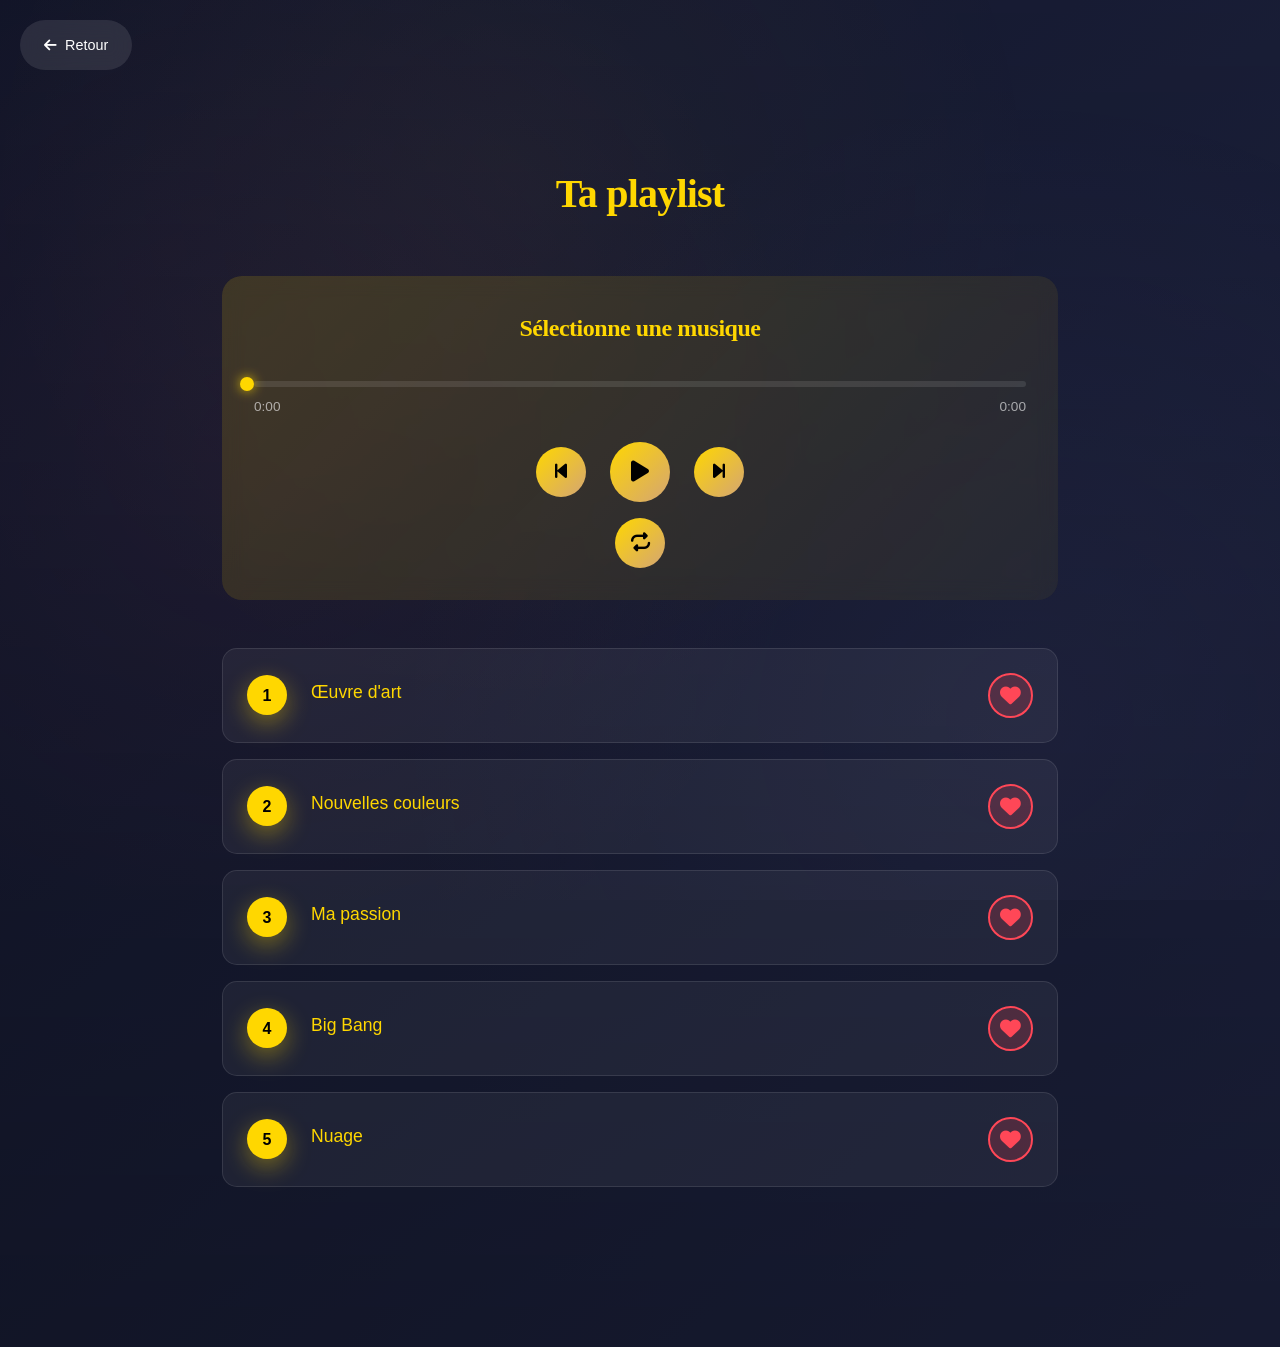
==== playlist.html @ 77a1d294 "Playlist : abandon des sources blob et enchaînement correct des pistes déslikées Les musiques étaien" ====
<!DOCTYPE html>
<html lang="fr">
<head>
    <meta charset="UTF-8">
    <meta name="viewport" content="width=device-width, initial-scale=1.0">
    <title>Playlist - Mélissa 18 ans</title>
    <meta name="description" content="Ta playlist personnalisée : 5 musiques originales à découvrir. Like tes préférées et profite de la musique.">
    
    <!-- Favicon -->
    <link rel="icon" type="image/png" href="favicon.png">
    <link rel="apple-touch-icon" href="favicon.png">
    
    <!-- Open Graph -->
    <meta property="og:type" content="website">
    <meta property="og:title" content="Playlist pour Mélissa">
    <meta property="og:description" content="Une playlist personnalisée de musiques originales">
    
    <link rel="stylesheet" href="css/style.css">
    <link rel="stylesheet" href="https://cdnjs.cloudflare.com/ajax/libs/font-awesome/6.4.0/css/all.min.css">
    <style>
        .playlist-container {
            max-width: 900px;
            margin: 0 auto;
            padding: 2rem;
        }

        .playlist-header {
            text-align: center;
            margin-bottom: 3rem;
        }

        .playlist-header h2 {
            font-size: 2.5rem;
            color: var(--gold);
            margin-bottom: 1rem;
        }

        .playlist-header p {
            font-size: 1rem;
            color: rgba(255, 255, 255, 0.7);
        }

        /* Lecteur audio principal */
        .main-player {
            background: linear-gradient(135deg, rgba(255, 215, 0, 0.15) 0%, rgba(255, 215, 0, 0.05) 100%);
            border: 2px solid var(--accent-gold);
            border-radius: 20px;
            padding: 2rem;
            margin-bottom: 3rem;
            backdrop-filter: blur(10px);
        }

        .main-player-info {
            text-align: center;
            margin-bottom: 2rem;
        }

        .current-track-title {
            font-size: 1.5rem;
            color: var(--gold);
            margin-bottom: 0.5rem;
        }

        .current-track-status {
            font-size: 0.9rem;
            color: rgba(255, 255, 255, 0.6);
        }

        /* Deux rangées : précédent / lecture / suivant puis aléatoire / répéter */
        .main-player-controls {
            display: flex;
            flex-direction: column;
            align-items: center;
            gap: 1rem;
            justify-content: center;
        }

        .controls-row {
            display: flex;
            align-items: center;
            gap: 1.5rem;
            justify-content: center;
        }

        /* Badge "1" affiché en mode répétition d'une seule musique */
        #repeatBtn {
            position: relative;
        }

        .repeat-one-badge {
            display: none;
            position: absolute;
            top: -4px;
            right: -4px;
            width: 20px;
            height: 20px;
            border-radius: 50%;
            background: #000;
            color: var(--gold);
            font-size: 0.75rem;
            font-weight: 700;
            line-height: 20px;
            text-align: center;
            border: 2px solid var(--gold);
        }

        #repeatBtn.repeat-one .repeat-one-badge {
            display: block;
        }

        .main-player-controls button {
            width: 50px;
            height: 50px;
            border-radius: 50%;
            border: none;
            background: linear-gradient(135deg, var(--gold), #d4a574);
            color: #000;
            font-size: 1.2rem;
            cursor: pointer;
            transition: all 0.3s ease;
        }

        .main-player-controls button:hover {
            transform: scale(1.1);
            box-shadow: 0 8px 20px rgba(255, 215, 0, 0.4);
        }

        .main-player-controls .play-btn {
            width: 60px;
            height: 60px;
            font-size: 1.5rem;
        }

        .progress-container {
            width: 100%;
            margin: 1.5rem 0;
        }

        .progress-bar {
            width: 100%;
            height: 6px;
            background: rgba(255, 255, 255, 0.1);
            border-radius: 10px;
            cursor: pointer;
            position: relative;
            overflow: visible;
            transition: height 0.2s ease;
        }

        .progress-bar:hover {
            height: 8px;
        }

        .progress-bar.dragging {
            height: 10px;
        }

        .progress-fill {
            height: 100%;
            background: linear-gradient(90deg, var(--gold), #d4a574);
            border-radius: 10px;
            width: 0%;
            transition: width 0.1s linear;
            position: relative;
            pointer-events: none;
        }

        .progress-fill.dragging {
            transition: none;
        }

        .progress-fill::after {
            content: '';
            position: absolute;
            right: 0;
            top: 50%;
            transform: translateY(-50%);
            width: 14px;
            height: 14px;
            background: var(--gold);
            border-radius: 50%;
            box-shadow: 0 0 12px rgba(255, 215, 0, 0.8);
            cursor: grab;
            transition: transform 0.2s ease, box-shadow 0.2s ease;
            pointer-events: auto;
            z-index: 10;
        }

        .progress-fill::after:hover {
            transform: translateY(-50%) scale(1.2);
            box-shadow: 0 0 16px rgba(255, 215, 0, 1);
        }

        .progress-fill.dragging::after {
            cursor: grabbing;
            transform: translateY(-50%) scale(1.3);
            box-shadow: 0 0 20px rgba(255, 215, 0, 1);
        }

        .time-display {
            display: flex;
            justify-content: space-between;
            font-size: 0.85rem;
            color: rgba(255, 255, 255, 0.6);
            margin-top: 0.5rem;
        }

        /* Liste des musiques */
        .playlist-tracks {
            display: flex;
            flex-direction: column;
            gap: 1rem;
        }

        .playlist-track {
            background: rgba(255, 255, 255, 0.05);
            border: 1px solid rgba(255, 255, 255, 0.1);
            border-radius: 15px;
            padding: 1.5rem;
            display: flex;
            align-items: center;
            gap: 1.5rem;
            transition: all 0.3s ease;
            cursor: pointer;
        }

        /* Survol uniquement sur les appareils avec souris : sur tactile, le
           navigateur garde le style :hover collé sur le dernier bloc touché,
           ce qui donne l'impression de deux musiques actives à la fois */
        @media (hover: hover) and (pointer: fine) {
            .playlist-track:hover {
                background: rgba(255, 215, 0, 0.1);
                border-color: var(--gold);
                transform: translateX(5px);
            }
        }

        .playlist-track.active {
            background: linear-gradient(135deg, rgba(255, 215, 0, 0.2) 0%, rgba(255, 215, 0, 0.1) 100%);
            border: 2px solid var(--gold);
        }

        .playlist-track.unliked {
            opacity: 0.4;
        }

        .track-number {
            width: 40px;
            height: 40px;
            border-radius: 50%;
            background: var(--gold);
            color: #000;
            display: flex;
            align-items: center;
            justify-content: center;
            font-weight: 700;
            font-size: 1rem;
            flex-shrink: 0;
        }

        .playlist-track.active .track-number {
            animation: pulse 1.5s ease-in-out infinite;
        }

        @keyframes pulse {
            0%, 100% { transform: scale(1); }
            50% { transform: scale(1.1); }
        }

        .track-info-wrapper {
            flex: 1;
            min-width: 0;
        }

        .track-title-playlist {
            font-size: 1.1rem;
            color: var(--gold);
            margin-bottom: 0.3rem;
            white-space: nowrap;
            overflow: hidden;
            text-overflow: ellipsis;
        }

        .track-duration {
            font-size: 0.85rem;
            color: rgba(255, 255, 255, 0.5);
        }

        .like-btn {
            width: 45px;
            height: 45px;
            border-radius: 50%;
            border: 2px solid rgba(255, 255, 255, 0.2);
            background: rgba(255, 255, 255, 0.05);
            color: #ff4757;
            font-size: 1.3rem;
            cursor: pointer;
            transition: all 0.3s ease;
            flex-shrink: 0;
            display: flex;
            align-items: center;
            justify-content: center;
        }

        .like-btn:hover {
            transform: scale(1.15);
            border-color: #ff4757;
            background: rgba(255, 71, 87, 0.1);
        }

        .like-btn.liked {
            color: #ff4757;
            background: rgba(255, 71, 87, 0.2);
            border-color: #ff4757;
        }

        .like-btn.unliked {
            color: rgba(255, 255, 255, 0.3);
        }

        /* Mobile */
        @media (max-width: 768px) {
            .playlist-header h2 {
                font-size: 2rem;
            }

            .main-player {
                padding: 1.5rem;
            }

            .current-track-title {
                font-size: 1.2rem;
            }

            .playlist-track {
                padding: 1rem;
                gap: 1rem;
            }

            .track-number {
                width: 35px;
                height: 35px;
                font-size: 0.9rem;
            }

            .track-title-playlist {
                font-size: 1rem;
            }

            .like-btn {
                width: 40px;
                height: 40px;
                font-size: 1.1rem;
            }
        }
    </style>
</head>
<body>
    <!-- Navigation discrète -->
    <nav style="position: fixed; top: 20px; left: 20px; z-index: 1000;">
        <a href="index.html" style="display: inline-flex; align-items: center; gap: 0.5rem; padding: 0.8rem 1.5rem; background: rgba(255, 255, 255, 0.1); backdrop-filter: blur(10px); border-radius: 50px; color: white; text-decoration: none; font-size: 0.9rem; transition: all 0.3s ease;">
            <i class="fas fa-arrow-left"></i>
            Retour
        </a>
    </nav>

    <!-- Section Playlist -->
    <section class="section" style="min-height: 100vh; padding-top: 8rem; background: linear-gradient(180deg, rgba(0,0,0,0.3) 0%, rgba(0,0,0,0.5) 100%);">
        <div class="playlist-container">
            <!-- Header -->
            <div class="playlist-header">
                <h2>Ta playlist</h2>
            </div>

            <!-- Lecteur audio principal -->
            <div class="main-player">
                <div class="main-player-info">
                    <h3 class="current-track-title" id="currentTrackTitle">Sélectionne une musique</h3>
                </div>

                <div class="progress-container">
                    <div class="progress-bar" id="progressBar">
                        <div class="progress-fill" id="progressFill"></div>
                    </div>
                    <div class="time-display">
                        <span id="currentTime">0:00</span>
                        <span id="totalTime">0:00</span>
                    </div>
                </div>

                <div class="main-player-controls">
                    <div class="controls-row controls-transport">
                        <button id="prevBtn" title="Précédent">
                            <i class="fas fa-step-backward"></i>
                        </button>
                        <button class="play-btn" id="playBtn" title="Lecture / Pause">
                            <i class="fas fa-play"></i>
                        </button>
                        <button id="nextBtn" title="Suivant">
                            <i class="fas fa-step-forward"></i>
                        </button>
                    </div>
                    <div class="controls-row controls-modes">
                        <button id="repeatBtn" title="Répéter">
                            <i class="fas fa-repeat"></i>
                            <span class="repeat-one-badge">1</span>
                        </button>
                    </div>
                </div>
            </div>

            <!-- Liste des musiques -->
            <div class="playlist-tracks" id="playlistTracks">
                <!-- Les musiques seront injectées ici par JavaScript -->
            </div>
        </div>
    </section>

    <!-- Audio element caché -->
    <audio id="mainAudio" preload="auto"></audio>

    <script>
        console.log('🎉 Joyeux Anniversaire Mélissa ! 🎂');
        console.log('Ce site a été créé avec amour par Romain ❤️');

        // Liste complète des musiques
        const tracks = [
            { id: 7, title: "Œuvre d'art", file: "audio/au-musee.mp3" },
            { id: 8, title: "Nouvelles couleurs", file: "audio/nouvelles-couleurs.mp3" },
            { id: 9, title: "Ma passion", file: "audio/ma-passion-v1.mp3" },
            { id: 10, title: "Big Bang", file: "audio/big-bang.mp3" },
            { id: 11, title: "Nuage", file: "audio/nuage.mp3" }
        ];

        // Ordre de la playlist
        const defaultOrder = [7, 8, 9, 10, 11];

        // État de l'application
        let currentTrackIndex = 0;
        let isPlaying = false;
        let repeatMode = 'all'; // 'all' (répéter toute la playlist) ou 'one' (répéter la musique en cours)

        // Initialiser likedTracks : si localStorage existe, on vérifie que tous les IDs y sont
        let likedTracks = JSON.parse(localStorage.getItem('likedTracks')) || [];
        const allTrackIds = tracks.map(t => t.id);
        
        // Si likedTracks est vide ou ne contient pas tous les IDs, on ajoute les manquants
        if (likedTracks.length === 0) {
            likedTracks = allTrackIds;
        } else {
            // Ajouter les nouveaux IDs qui ne sont pas encore dans likedTracks
            allTrackIds.forEach(id => {
                if (!likedTracks.includes(id)) {
                    likedTracks.push(id);
                }
            });
        }
        localStorage.setItem('likedTracks', JSON.stringify(likedTracks));

        // Éléments DOM
        const audio = document.getElementById('mainAudio');
        const playBtn = document.getElementById('playBtn');
        const prevBtn = document.getElementById('prevBtn');
        const nextBtn = document.getElementById('nextBtn');
        const repeatBtn = document.getElementById('repeatBtn');
        const progressBar = document.getElementById('progressBar');
        const progressFill = document.getElementById('progressFill');
        const currentTime = document.getElementById('currentTime');
        const totalTime = document.getElementById('totalTime');
        const currentTrackTitle = document.getElementById('currentTrackTitle');
        const currentTrackStatus = document.getElementById('currentTrackStatus');
        const playlistTracks = document.getElementById('playlistTracks');

        // Obtenir les musiques dans l'ordre de la playlist
        function getOrderedTracks() {
            return defaultOrder.map(id => tracks.find(t => t.id === id)).filter(Boolean);
        }

        // Initialiser la playlist
        function initPlaylist() {
            playlistTracks.innerHTML = '';
            const orderedTracks = getOrderedTracks();
            
            orderedTracks.forEach((track, index) => {
                const isLiked = likedTracks.includes(track.id);
                const trackEl = document.createElement('div');
                trackEl.className = `playlist-track ${!isLiked ? 'unliked' : ''}`;
                trackEl.dataset.index = index;
                trackEl.dataset.trackId = track.id;

                trackEl.innerHTML = `
                    <div class="track-number">${index + 1}</div>
                    <div class="track-info-wrapper">
                        <div class="track-title-playlist">${track.title}</div>
                    </div>
                    <button class="like-btn ${isLiked ? 'liked' : 'unliked'}" data-id="${track.id}">
                        <i class="fas fa-heart"></i>
                    </button>
                `;
                
                // Click sur la musique pour la jouer
                trackEl.addEventListener('click', (e) => {
                    if (!e.target.closest('.like-btn')) {
                        if (isLiked) {
                            switchTrack(index);
                        }
                    }
                });

                // Click sur le bouton like
                const likeBtn = trackEl.querySelector('.like-btn');
                likeBtn.addEventListener('click', (e) => {
                    e.stopPropagation();
                    toggleLike(track.id);
                });

                playlistTracks.appendChild(trackEl);
            });
        }

        // Toggle like
        function toggleLike(trackId) {
            const index = likedTracks.indexOf(trackId);
            if (index > -1) {
                likedTracks.splice(index, 1);
            } else {
                likedTracks.push(trackId);
            }
            localStorage.setItem('likedTracks', JSON.stringify(likedTracks));
            initPlaylist();
            updateActiveTrack();
        }

        // Index de la musique likée qui suit (ou précède) la position actuelle,
        // en sautant les musiques non likées. Balayer à partir de la position
        // courante plutôt que chercher celle-ci dans la liste des likées est
        // indispensable : sinon, dès que la musique en cours est déslikée, la
        // recherche échoue et l'enchaînement part au mauvais endroit.
        function getAdjacentIndex(direction) {
            const orderedTracks = getOrderedTracks();
            const total = orderedTracks.length;
            if (!total) return -1;

            for (let step = 1; step <= total; step++) {
                const i = (currentTrackIndex + direction * step + total * step) % total;
                if (likedTracks.includes(orderedTracks[i].id)) return i;
            }
            return -1;
        }

        function getNextIndex() {
            return getAdjacentIndex(1);
        }

        // Mise en cache HTTP de toutes les musiques dès l'ouverture de la page.
        // Les fichiers sont servis avec un cache longue durée (voir _headers),
        // donc une fois téléchargés ici, chaque changement de piste se fait
        // depuis le cache du navigateur, sans accès réseau — indispensable
        // écran verrouillé, où le système bride le réseau.
        // Volontairement PAS de blob: URL : sur iOS, une source blob prive le
        // lecteur du contrôle système (écran de verrouillage) et fait couper
        // la lecture en arrière-plan.
        function preloadAllTracks() {
            tracks.forEach(track => {
                fetch(track.file, { cache: 'force-cache' }).catch(() => {});
            });
        }

        // Basculer vers une autre musique, de façon SYNCHRONE : play() doit
        // rester dans le geste utilisateur, sans quoi iOS n'enregistre pas le
        // lecteur système et coupe la lecture en écran verrouillé. Les
        // musiques étant préchargées en mémoire et le lecteur mis en pause
        // avant le changement de source, la transition est instantanée et
        // sans bruit
        function switchTrack(index) {
            currentTrackIndex = index;
            if (!audio.paused && !audio.ended) {
                audio.pause();
            }
            loadTrack();
            play();
        }

        // Charger une musique
        function loadTrack() {
            const orderedTracks = getOrderedTracks();
            const track = orderedTracks[currentTrackIndex];
            if (!track) return;

            // Ici la piste est soit déjà en pause (bascule manuelle, après le
            // court silence), soit terminée (enchaînement automatique) : un
            // simple changement de source suffit, et ne pas toucher au lecteur
            // préserve la session audio quand l'écran est verrouillé
            audio.src = track.file;
            progressFill.style.width = '0%';
            currentTime.textContent = '0:00';
            totalTime.textContent = '0:00';
            currentTrackTitle.textContent = track.title;
            updateActiveTrack();
            updateMediaSession();
        }

        // Mettre à jour la musique active
        function updateActiveTrack() {
            document.querySelectorAll('.playlist-track').forEach((el, index) => {
                el.classList.toggle('active', index === currentTrackIndex);
            });
        }

        // Play
        function play() {
            const playPromise = audio.play();
            if (playPromise !== undefined) {
                // Ignorer l'interruption si une autre musique est chargée entre-temps
                playPromise.catch(() => {});
            }
            isPlaying = true;
            playBtn.innerHTML = '<i class="fas fa-pause"></i>';
            if ('mediaSession' in navigator) {
                navigator.mediaSession.playbackState = 'playing';
            }
        }

        // Pause
        function pause() {
            audio.pause();
            isPlaying = false;
            playBtn.innerHTML = '<i class="fas fa-play"></i>';
            if ('mediaSession' in navigator) {
                navigator.mediaSession.playbackState = 'paused';
            }
        }

        // Next track
        function nextTrack() {
            const nextIndex = getNextIndex();
            if (nextIndex === -1) return;
            switchTrack(nextIndex);
        }

        // Previous track
        function prevTrack() {
            const prevIndex = getAdjacentIndex(-1);
            if (prevIndex === -1) return;
            switchTrack(prevIndex);
        }

        // Format time
        function formatTime(seconds) {
            const mins = Math.floor(seconds / 60);
            const secs = Math.floor(seconds % 60);
            return `${mins}:${secs < 10 ? '0' : ''}${secs}`;
        }

        // Media Session API pour les contrôles sur écran de verrouillage
        function updateMediaSession() {
            if ('mediaSession' in navigator) {
                const orderedTracks = getOrderedTracks();
                const track = orderedTracks[currentTrackIndex];
                if (!track) return;
                
                navigator.mediaSession.metadata = new MediaMetadata({
                    title: track.title,
                    artist: 'Romain',
                    album: 'Playlist pour Mélissa',
                    artwork: [
                        { src: 'artwork-192.png', sizes: '192x192', type: 'image/png' },
                        { src: 'artwork-512.png', sizes: '512x512', type: 'image/png' }
                    ]
                });

                navigator.mediaSession.setActionHandler('play', play);
                navigator.mediaSession.setActionHandler('pause', pause);
                navigator.mediaSession.setActionHandler('previoustrack', prevTrack);
                navigator.mediaSession.setActionHandler('nexttrack', nextTrack);
            }
        }

        // Event listeners
        playBtn.addEventListener('click', () => {
            if (isPlaying) {
                pause();
            } else {
                const orderedTracks = getOrderedTracks();
                const current = orderedTracks[currentTrackIndex];
                // Repartir sur la première musique likée si rien n'est chargé
                // ou si la musique en cours vient d'être déslikée
                if (!audio.src || !current || !likedTracks.includes(current.id)) {
                    const firstLiked = orderedTracks.findIndex(t => likedTracks.includes(t.id));
                    if (firstLiked === -1) return;
                    currentTrackIndex = firstLiked;
                    loadTrack();
                }
                play();
            }
        });

        prevBtn.addEventListener('click', prevTrack);
        nextBtn.addEventListener('click', nextTrack);

        repeatBtn.addEventListener('click', () => {
            repeatMode = repeatMode === 'all' ? 'one' : 'all';
            repeatBtn.classList.toggle('repeat-one', repeatMode === 'one');
        });

        audio.addEventListener('timeupdate', () => {
            if (audio.duration) {
                const progress = (audio.currentTime / audio.duration) * 100;
                progressFill.style.width = progress + '%';
                currentTime.textContent = formatTime(audio.currentTime);
                totalTime.textContent = formatTime(audio.duration);
            }
        });

        audio.addEventListener('ended', () => {
            if (repeatMode === 'one') {
                audio.currentTime = 0;
                play();
            } else {
                nextTrack();
            }
        });

        // Filet de sécurité : si un démarrage a échoué faute de données
        // (réseau bridé écran verrouillé), relancer dès qu'elles arrivent
        audio.addEventListener('canplay', () => {
            if (isPlaying && audio.paused) {
                audio.play().catch(() => {});
            }
        });

        // (Ré)affirmer le lecteur système à chaque démarrage effectif :
        // certaines plateformes ignorent les métadonnées posées avant play()
        audio.addEventListener('playing', () => {
            updateMediaSession();
            if ('mediaSession' in navigator) {
                navigator.mediaSession.playbackState = 'playing';
            }
        });

        // Si le chargement d'une piste échoue, réessayer une fois plutôt que
        // de laisser la lecture s'arrêter
        let retriedTrack = null;
        audio.addEventListener('error', () => {
            const track = getOrderedTracks()[currentTrackIndex];
            if (!track || !isPlaying || retriedTrack === track.id) return;
            retriedTrack = track.id;
            audio.src = track.file;
            audio.play().catch(() => {});
        });
        audio.addEventListener('playing', () => { retriedTrack = null; });

        // Click direct sur la timeline
        progressBar.addEventListener('click', (e) => {
            const rect = progressBar.getBoundingClientRect();
            const percent = (e.clientX - rect.left) / rect.width;
            audio.currentTime = percent * audio.duration;
        });

        // Variables pour le drag & drop
        let isDragging = false;
        let wasPlaying = false;
        
        // Fonction pour mettre à jour la position
        const updateProgress = (e) => {
            const rect = progressBar.getBoundingClientRect();
            let percent = (e.clientX - rect.left) / rect.width;
            percent = Math.max(0, Math.min(1, percent)); // Limiter entre 0 et 1
            audio.currentTime = percent * audio.duration;
        };
        
        // Fonction pour démarrer le drag (souris et tactile)
        const startDrag = (e) => {
            isDragging = true;
            wasPlaying = !audio.paused;
            
            // Mettre en pause pendant le drag
            if (wasPlaying) {
                audio.pause();
            }
            
            progressBar.classList.add('dragging');
            progressFill.classList.add('dragging');
            
            // Support tactile
            const clientX = e.touches ? e.touches[0].clientX : e.clientX;
            updateProgress({ clientX });
            
            e.preventDefault();
        };
        
        // Fonction pour gérer le mouvement
        const onDrag = (e) => {
            if (!isDragging) return;
            
            const clientX = e.touches ? e.touches[0].clientX : e.clientX;
            updateProgress({ clientX });
            
            e.preventDefault();
        };
        
        // Fonction pour terminer le drag
        const endDrag = (e) => {
            if (!isDragging) return;
            
            isDragging = false;
            progressBar.classList.remove('dragging');
            progressFill.classList.remove('dragging');
            
            // Reprendre la lecture si elle était en cours
            if (wasPlaying) {
                audio.play();
            }
            
            e.preventDefault();
        };
        
        // Events souris
        progressBar.addEventListener('mousedown', startDrag);
        document.addEventListener('mousemove', onDrag);
        document.addEventListener('mouseup', endDrag);
        
        // Events tactiles (mobile)
        progressBar.addEventListener('touchstart', startDrag, { passive: false });
        document.addEventListener('touchmove', onDrag, { passive: false });
        document.addEventListener('touchend', endDrag, { passive: false });

        // Initialiser
        initPlaylist();
        preloadAllTracks();
    </script>
</body>
</html>
---- css/style.css ----
/* ========================================
   SITE D'ANNIVERSAIRE MÉLISSA - 18 ANS
   Design Exceptionnel et Unique
   ======================================== */

/* Reset et Variables */
* {
    margin: 0;
    padding: 0;
    box-sizing: border-box;
    /* Supprimer TOUS les carrés bleus sur mobile */
    -webkit-tap-highlight-color: transparent;
    -webkit-touch-callout: none;
    -webkit-user-select: none;
    -moz-user-select: none;
    -ms-user-select: none;
    user-select: none;
}

/* Permettre la sélection de texte pour les éléments de contenu */
p, h1, h2, h3, h4, h5, h6, span, div {
    -webkit-user-select: text;
    -moz-user-select: text;
    -ms-user-select: text;
    user-select: text;
}

/* Supprimer outline sur TOUS les éléments interactifs */
button, a, input, textarea, select, [role="button"], .clickable {
    outline: none !important;
    -webkit-tap-highlight-color: transparent !important;
}

button:focus, a:focus, input:focus, textarea:focus, select:focus {
    outline: none !important;
}

button:active, a:active, input:active, textarea:active, select:active {
    outline: none !important;
}

:root {
    --primary: #ff6b9d;
    --secondary: #c44569;
    --accent: #feca57;
    --dark: #1a1f3a;
    --darker: #0f1420;
    --light: #f8f9fa;
    --gold: #ffd700;
    --gold-light: #ffe55c;
    --purple: #a29bfe;
    --pink: #fd79a8;
    --blue: #74b9ff;
}

/* Fonts & Body */
body {
    font-family: 'Inter', -apple-system, BlinkMacSystemFont, 'Segoe UI', sans-serif;
    background: linear-gradient(135deg, #1a1f3a 0%, #2d3561 100%);
    color: var(--light);
    line-height: 1.7;
    overflow-x: hidden;
    position: relative;
}

body::before {
    content: '';
    position: fixed;
    top: 0;
    left: 0;
    width: 100%;
    height: 100%;
    background: 
        radial-gradient(circle at 20% 50%, rgba(255, 107, 157, 0.08) 0%, transparent 50%),
        radial-gradient(circle at 80% 80%, rgba(162, 155, 254, 0.08) 0%, transparent 50%),
        radial-gradient(circle at 40% 20%, rgba(254, 202, 87, 0.06) 0%, transparent 50%);
    pointer-events: none;
    z-index: 0;
}

/* ========================================
   SUPPRESSION CARRÉS BLEUS GLOBALE
   ======================================== */

/* Tous les éléments interactifs spécifiques du site */
.gift-card,
.gift-card-personal,
.play-pause-btn,
.repeat-btn,
.volume-btn,
.audio-progress-bar,
.audio-progress-fill,
.back-btn,
.premium-btn,
.floating-btn,
.floating-play-pause-btn,
.floating-prev-btn,
.floating-next-btn,
.floating-repeat-btn,
.track-number,
.music-track,
.video-track,
.scroll-indicator,
input[type="range"] {
    -webkit-tap-highlight-color: transparent !important;
    -webkit-touch-callout: none !important;
    outline: none !important;
    user-select: none !important;
}

.gift-card:focus,
.gift-card-personal:focus,
.play-pause-btn:focus,
.repeat-btn:focus,
.volume-btn:focus,
.audio-progress-bar:focus,
.back-btn:focus,
.premium-btn:focus,
.floating-btn:focus,
.scroll-indicator:focus {
    outline: none !important;
}

.gift-card:active,
.gift-card-personal:active,
.play-pause-btn:active,
.repeat-btn:active,
.volume-btn:active,
.audio-progress-bar:active,
.back-btn:active,
.premium-btn:active,
.floating-btn:active,
.scroll-indicator:active {
    outline: none !important;
}

h1, h2, h3, h4 {
    font-family: 'Playfair Display', serif;
    font-weight: 700;
    letter-spacing: -0.02em;
}

/* Navigation Retour */
.back-nav {
    position: fixed;
    top: 2rem;
    left: 2rem;
    z-index: 9999;
}

.back-btn {
    display: inline-flex;
    align-items: center;
    gap: 0.75rem;
    padding: 1rem 2rem;
    background: rgba(255, 255, 255, 0.05);
    backdrop-filter: blur(20px);
    border: 1px solid rgba(255, 255, 255, 0.1);
    border-radius: 50px;
    color: var(--light);
    text-decoration: none;
    font-weight: 500;
    font-size: 0.95rem;
    transition: all 0.4s cubic-bezier(0.4, 0, 0.2, 1);
    box-shadow: 0 8px 32px rgba(0, 0, 0, 0.2);
}

.back-btn:hover {
    background: rgba(255, 255, 255, 0.1);
    border-color: var(--gold);
    transform: translateX(-5px);
    box-shadow: 0 12px 48px rgba(255, 215, 0, 0.3);
}

.back-btn i {
    transition: transform 0.3s ease;
}

.back-btn:hover i {
    transform: translateX(-3px);
}

/* Hero Section */
.hero {
    min-height: 100vh;
    display: flex;
    flex-direction: column;
    justify-content: center;
    align-items: center;
    position: relative;
    padding: 4rem 2rem;
    background: 
        linear-gradient(135deg, 
            rgba(255, 107, 157, 0.1) 0%, 
            rgba(162, 155, 254, 0.1) 50%,
            rgba(254, 202, 87, 0.1) 100%
        );
    overflow: hidden;
}

.hero::before {
    content: '';
    position: absolute;
    top: -50%;
    left: -50%;
    width: 200%;
    height: 200%;
    background: 
        radial-gradient(circle, rgba(255, 215, 0, 0.1) 1px, transparent 1px),
        radial-gradient(circle, rgba(255, 107, 157, 0.1) 1px, transparent 1px);
    background-size: 50px 50px, 70px 70px;
    background-position: 0 0, 25px 25px;
    animation: backgroundMove 60s linear infinite;
    opacity: 0.3;
}

.hero-content {
    position: relative;
    z-index: 2;
    text-align: center;
    animation: fadeInUp 1.2s cubic-bezier(0.4, 0, 0.2, 1);
}

.hero-title {
    font-size: clamp(1.5rem, 4vw, 2.5rem);
    color: var(--gold-light);
    margin-bottom: 1rem;
    opacity: 0.95;
    font-weight: 400;
    letter-spacing: 0.05em;
    text-transform: uppercase;
}

.hero-name {
    font-size: clamp(4rem, 12vw, 8rem);
    background: linear-gradient(135deg, var(--gold) 0%, var(--gold-light) 50%, var(--pink) 100%);
    -webkit-background-clip: text;
    -webkit-text-fill-color: transparent;
    background-clip: text;
    margin-bottom: 1.5rem;
    font-weight: 900;
    line-height: 1.1;
    animation: shimmerGlow 4s ease-in-out infinite;
    text-shadow: 0 0 80px rgba(255, 215, 0, 0.3);
}

.hero-date {
    font-size: clamp(1.1rem, 2.5vw, 1.5rem);
    color: rgba(255, 255, 255, 0.7);
    font-weight: 300;
    letter-spacing: 0.1em;
}

.scroll-indicator {
    position: absolute;
    bottom: 8rem;
    left: 50%;
    transform: translateX(-50%);
    animation: bounceArrow 2s ease-in-out infinite;
    opacity: 0.8;
    z-index: 100;
    cursor: pointer;
    transition: all 0.3s ease;
    outline: none; /* Supprimer le carré bleu au clic */
    -webkit-tap-highlight-color: transparent; /* Supprimer le highlight sur mobile */
    text-decoration: none; /* Pas de soulignement */
    display: inline-block;
}

.scroll-indicator:focus {
    outline: none; /* Supprimer le carré bleu sur focus */
}

.scroll-indicator:hover {
    opacity: 1;
    transform: translateX(-50%) scale(1.2);
}

.scroll-indicator:active {
    outline: none;
    transform: translateX(-50%) scale(1.1);
}

.scroll-indicator i {
    font-size: 3rem;
    color: var(--gold);
    filter: drop-shadow(0 4px 12px rgba(255, 215, 0, 0.6));
    pointer-events: none; /* Éviter les problèmes de clic sur l'icône */
}

/* Sections */
.section {
    position: relative;
    padding: 8rem 2rem;
    z-index: 1;
}

.container {
    max-width: 1200px;
    margin: 0 auto;
}

.section-header {
    text-align: center;
    margin-bottom: 5rem;
    animation: fadeInUp 0.8s ease;
}

.section-title {
    font-size: clamp(2.5rem, 6vw, 4rem);
    margin-bottom: 1rem;
    background: linear-gradient(135deg, var(--gold) 0%, var(--gold-light) 100%);
    -webkit-background-clip: text;
    -webkit-text-fill-color: transparent;
    background-clip: text;
    position: relative;
    display: inline-block;
}

.section-title::after {
    content: '';
    position: absolute;
    bottom: -1rem;
    left: 50%;
    transform: translateX(-50%);
    width: 80px;
    height: 4px;
    background: linear-gradient(90deg, transparent, var(--gold), transparent);
    border-radius: 2px;
}

.section-subtitle {
    font-size: clamp(1.1rem, 2vw, 1.4rem);
    color: rgba(255, 255, 255, 0.6);
    font-weight: 300;
    margin-top: 1.5rem;
}

/* Music Section */
.music-section {
    background: 
        linear-gradient(180deg, 
            rgba(10, 14, 39, 0.95) 0%, 
            rgba(5, 7, 20, 0.98) 100%
        );
    position: relative;
}

.music-section::before {
    content: '';
    position: absolute;
    top: 0;
    left: 0;
    width: 100%;
    height: 100%;
    background: 
        radial-gradient(circle at 30% 20%, rgba(255, 107, 157, 0.08) 0%, transparent 60%),
        radial-gradient(circle at 70% 80%, rgba(162, 155, 254, 0.08) 0%, transparent 60%);
    pointer-events: none;
}

.intro-text {
    max-width: 900px;
    margin: 0 auto;
    position: relative;
    z-index: 2;
}

.intro-text p {
    font-size: clamp(1rem, 2vw, 1.2rem);
    line-height: 1.9;
    color: rgba(255, 255, 255, 0.85);
    margin-bottom: 1.5rem;
}

/* Music Player - DESIGN INCROYABLE */
.music-player-container {
    max-width: 800px;
    margin: 4rem auto;
    position: relative;
    z-index: 2;
}

.music-track {
    background: linear-gradient(135deg, 
        rgba(255, 255, 255, 0.03) 0%, 
        rgba(255, 255, 255, 0.01) 100%
    );
    backdrop-filter: blur(30px);
    border: 1px solid rgba(255, 255, 255, 0.08);
    border-radius: 24px;
    padding: 2.5rem;
    margin-bottom: 2rem;
    transition: all 0.5s cubic-bezier(0.4, 0, 0.2, 1);
    position: relative;
    overflow: hidden;
    box-shadow: 
        0 8px 32px rgba(0, 0, 0, 0.2),
        inset 0 1px 0 rgba(255, 255, 255, 0.05);
}

.music-track::before {
    content: '';
    position: absolute;
    top: 0;
    left: -100%;
    width: 100%;
    height: 100%;
    background: linear-gradient(90deg, 
        transparent, 
        rgba(255, 215, 0, 0.1), 
        transparent
    );
    transition: left 0.6s ease;
}

.music-track:hover::before {
    left: 100%;
}

.music-track:hover {
    border-color: rgba(255, 215, 0, 0.3);
    transform: translateY(-8px) scale(1.02);
    box-shadow: 
        0 20px 60px rgba(255, 215, 0, 0.2),
        0 0 80px rgba(255, 215, 0, 0.1),
        inset 0 1px 0 rgba(255, 255, 255, 0.1);
}

.track-info {
    display: flex;
    align-items: center;
    gap: 1.5rem;
    margin-bottom: 1.5rem;
}

.track-number {
    width: 60px;
    height: 60px;
    background: linear-gradient(135deg, var(--gold) 0%, var(--gold-light) 100%);
    border-radius: 16px;
    display: flex;
    align-items: center;
    justify-content: center;
    font-size: 1.5rem;
    font-weight: 900;
    color: var(--darker);
    box-shadow: 0 8px 24px rgba(255, 215, 0, 0.4);
    flex-shrink: 0;
    transition: all 0.4s ease;
}

.music-track:hover .track-number {
    transform: rotate(360deg) scale(1.1);
    box-shadow: 0 12px 36px rgba(255, 215, 0, 0.6);
}

.track-details {
    flex: 1;
}

.track-title {
    font-size: clamp(1.4rem, 3vw, 2rem);
    color: var(--light);
    margin-bottom: 0.5rem;
    font-weight: 600;
}

.track-details p {
    font-size: 0.95rem;
    color: rgba(255, 255, 255, 0.5);
    margin: 0;
}

/* Audio Player Styling */
audio {
    display: none;
}

/* Custom Audio Player Controls */
.custom-audio-controls {
    display: flex;
    align-items: center;
    gap: 1.5rem;
    padding: 1.5rem;
    background: rgba(0, 0, 0, 0.2);
    border-radius: 16px;
    margin-top: 1rem;
}

/* Cacher le bouton volume sur les cartes musiques */
.custom-audio-controls .volume-control {
    display: none;
}

.play-pause-btn {
    width: 60px;
    height: 60px;
    background: linear-gradient(135deg, var(--gold) 0%, var(--gold-light) 100%);
    border: none;
    border-radius: 50%;
    display: flex;
    align-items: center;
    justify-content: center;
    cursor: pointer;
    flex-shrink: 0;
    transition: all 0.3s cubic-bezier(0.4, 0, 0.2, 1);
    box-shadow: 0 4px 20px rgba(255, 215, 0, 0.4);
    position: relative;
}

.play-pause-btn:hover {
    transform: scale(1.1);
    box-shadow: 0 8px 30px rgba(255, 215, 0, 0.6);
}

.play-pause-btn:active {
    transform: scale(0.95);
}

.play-pause-btn i {
    font-size: 1.5rem;
    color: var(--darker);
    transition: all 0.3s ease;
}

/* Progress Bar */
.audio-progress-container {
    flex: 1;
    display: flex;
    flex-direction: column;
    gap: 0.5rem;
}

.audio-progress-bar {
    width: 100%;
    height: 6px;
    background: rgba(255, 255, 255, 0.1);
    border-radius: 3px;
    cursor: pointer;
    position: relative;
    overflow: visible;
    transition: height 0.2s ease;
}

.audio-progress-bar:hover {
    height: 8px;
}

.audio-progress-bar.dragging {
    height: 10px;
}

.audio-progress-fill {
    height: 100%;
    background: linear-gradient(90deg, var(--gold) 0%, var(--gold-light) 100%);
    border-radius: 3px;
    width: 0%;
    transition: width 0.1s linear;
    position: relative;
    pointer-events: none;
}

.audio-progress-fill.dragging {
    transition: none;
}

.audio-progress-fill::after {
    content: '';
    position: absolute;
    right: 0;
    top: 50%;
    transform: translateY(-50%);
    width: 14px;
    height: 14px;
    background: var(--gold);
    border-radius: 50%;
    box-shadow: 0 0 12px rgba(255, 215, 0, 0.8);
    cursor: grab;
    transition: transform 0.2s ease, box-shadow 0.2s ease;
    pointer-events: auto;
    z-index: 10;
}

.audio-progress-fill::after:hover {
    transform: translateY(-50%) scale(1.2);
    box-shadow: 0 0 16px rgba(255, 215, 0, 1);
}

.audio-progress-fill.dragging::after {
    cursor: grabbing;
    transform: translateY(-50%) scale(1.3);
    box-shadow: 0 0 20px rgba(255, 215, 0, 1);
}

/* Annotations Timeline */
.annotation-marker {
    position: absolute;
    top: 50%;
    transform: translate(-50%, -50%);
    width: 14px;
    height: 14px;
    background: var(--pink);
    border: 2px solid var(--light);
    border-radius: 50%;
    cursor: pointer;
    transition: all 0.3s ease;
    z-index: 10;
    box-shadow: 0 0 12px rgba(253, 121, 168, 0.6);
}

.annotation-marker:hover {
    transform: translate(-50%, -50%) scale(1.3);
    box-shadow: 0 0 20px rgba(253, 121, 168, 0.9);
}

.annotation-marker::before {
    content: '';
    position: absolute;
    top: -20px;
    left: 50%;
    transform: translateX(-50%);
    width: 2px;
    height: 15px;
    background: var(--pink);
    opacity: 0;
    transition: opacity 0.3s ease;
}

.annotation-marker:hover::before {
    opacity: 1;
}

/* Annotation Popup */
.annotation-popup {
    position: absolute;
    bottom: calc(100% + 25px);
    left: 50%;
    transform: translateX(-50%) scale(0.9);
    background: linear-gradient(135deg, rgba(253, 121, 168, 0.95) 0%, rgba(196, 69, 105, 0.95) 100%);
    backdrop-filter: blur(20px);
    padding: 1rem 1.5rem;
    border-radius: 12px;
    box-shadow: 0 8px 32px rgba(0, 0, 0, 0.4);
    min-width: 250px;
    max-width: 350px;
    opacity: 0;
    pointer-events: none;
    transition: all 0.3s cubic-bezier(0.4, 0, 0.2, 1);
    z-index: 100;
    border: 1px solid rgba(255, 255, 255, 0.2);
}

.annotation-marker:hover .annotation-popup {
    opacity: 1;
    transform: translateX(-50%) scale(1);
    pointer-events: auto;
}

.annotation-popup::after {
    content: '';
    position: absolute;
    top: 100%;
    left: 50%;
    transform: translateX(-50%);
    width: 0;
    height: 0;
    border-left: 8px solid transparent;
    border-right: 8px solid transparent;
    border-top: 8px solid rgba(253, 121, 168, 0.95);
}

.annotation-time {
    font-size: 0.75rem;
    font-weight: 600;
    color: rgba(255, 255, 255, 0.8);
    margin-bottom: 0.5rem;
    text-transform: uppercase;
    letter-spacing: 0.05em;
}

.annotation-note {
    font-size: 0.9rem;
    line-height: 1.6;
    color: var(--light);
}

.audio-time {
    display: flex;
    justify-content: space-between;
    font-size: 0.85rem;
    color: rgba(255, 255, 255, 0.5);
}

/* Volume Control */
.volume-control {
    display: flex;
    align-items: center;
    gap: 0.75rem;
}

.volume-btn {
    width: 40px;
    height: 40px;
    background: rgba(255, 255, 255, 0.05);
    border: 1px solid rgba(255, 255, 255, 0.1);
    border-radius: 50%;
    display: flex;
    align-items: center;
    justify-content: center;
    cursor: pointer;
    transition: all 0.3s ease;
}

.volume-btn:hover {
    background: rgba(255, 255, 255, 0.1);
    border-color: var(--gold);
}

.volume-btn i {
    color: var(--gold);
    font-size: 1rem;
}

.volume-slider {
    width: 80px;
    height: 4px;
    background: rgba(255, 255, 255, 0.1);
    border-radius: 2px;
    cursor: pointer;
    position: relative;
}

.volume-fill {
    height: 100%;
    background: var(--gold);
    border-radius: 2px;
    width: 100%;
    transition: width 0.1s linear;
}

/* Repeat Button */
.repeat-btn {
    width: 44px;
    height: 44px;
    background: rgba(255, 255, 255, 0.05);
    border: 1px solid rgba(255, 255, 255, 0.1);
    border-radius: 50%;
    display: flex;
    align-items: center;
    justify-content: center;
    cursor: pointer;
    transition: all 0.3s ease;
    margin: 0.5rem auto 0;
}

.repeat-btn:hover {
    background: rgba(255, 255, 255, 0.1);
    border-color: var(--gold);
    transform: scale(1.1);
}

.repeat-btn i {
    color: rgba(255, 215, 0, 0.5);
    font-size: 1.1rem;
    transition: all 0.3s ease;
}

.repeat-btn.active {
    background: rgba(255, 215, 0, 0.15);
    border-color: var(--gold);
}

.repeat-btn.active i {
    color: var(--gold);
    transform: scale(1.1);
}

/* Version Toggle Button pour Ma passion */
.version-toggle-btn {
    background: rgba(255, 255, 255, 0.05);
    backdrop-filter: blur(10px);
    border: 1px solid rgba(255, 215, 0, 0.3);
    color: var(--gold);
    padding: 0.5rem 1rem;
    border-radius: 8px;
    font-size: 0.9rem;
    font-weight: 500;
    font-family: 'Inter', sans-serif;
    cursor: pointer;
    outline: none;
    transition: all 0.3s ease;
    display: flex;
    align-items: center;
    gap: 0.5rem;
}

.version-toggle-btn:hover {
    background: rgba(255, 215, 0, 0.1);
    border-color: var(--gold);
    box-shadow: 0 0 15px rgba(255, 215, 0, 0.3);
    transform: translateY(-2px);
}

.version-toggle-btn:active {
    transform: translateY(0);
}

.version-toggle-btn i {
    font-size: 0.85rem;
    transition: transform 0.3s ease;
}

.version-toggle-btn:hover i {
    transform: rotate(180deg);
}

/* Boutons Premium Ultra Stylés */
.premium-btn {
    position: relative;
    display: flex;
    align-items: center;
    justify-content: center;
    padding: 2rem 3rem;
    background: linear-gradient(135deg, 
        rgba(255, 215, 0, 0.15) 0%, 
        rgba(255, 215, 0, 0.05) 100%);
    backdrop-filter: blur(20px);
    border: 2px solid rgba(255, 215, 0, 0.3);
    border-radius: 20px;
    color: var(--gold);
    font-size: 1.5rem;
    font-weight: 700;
    text-decoration: none;
    text-transform: uppercase;
    letter-spacing: 0.1em;
    overflow: hidden;
    transition: all 0.4s cubic-bezier(0.4, 0, 0.2, 1);
    box-shadow: 
        0 10px 40px rgba(255, 215, 0, 0.2),
        inset 0 1px 0 rgba(255, 255, 255, 0.1);
}

.premium-btn::before {
    content: '';
    position: absolute;
    top: 0;
    left: -100%;
    width: 100%;
    height: 100%;
    background: linear-gradient(90deg, 
        transparent 0%, 
        rgba(255, 215, 0, 0.3) 50%, 
        transparent 100%);
    transition: left 0.6s ease;
}

.premium-btn:hover {
    transform: translateY(-5px);
    border-color: var(--gold);
    box-shadow: 
        0 20px 60px rgba(255, 215, 0, 0.4),
        0 0 40px rgba(255, 215, 0, 0.3),
        inset 0 1px 0 rgba(255, 255, 255, 0.2);
    background: linear-gradient(135deg, 
        rgba(255, 215, 0, 0.25) 0%, 
        rgba(255, 215, 0, 0.1) 100%);
}

.premium-btn:hover::before {
    left: 100%;
}

.premium-btn:active {
    transform: translateY(-2px);
}

.premium-btn-text {
    position: relative;
    z-index: 2;
    text-shadow: 0 2px 10px rgba(255, 215, 0, 0.5);
}

.premium-btn-shine {
    position: absolute;
    top: -50%;
    left: -50%;
    width: 200%;
    height: 200%;
    background: radial-gradient(circle, 
        rgba(255, 255, 255, 0.1) 0%, 
        transparent 60%);
    opacity: 0;
    transition: opacity 0.4s ease;
    pointer-events: none;
}

.premium-btn:hover .premium-btn-shine {
    opacity: 1;
    animation: shine 1.5s ease-in-out infinite;
}

@keyframes shine {
    0%, 100% {
        transform: translate(0, 0) scale(1);
        opacity: 0;
    }
    50% {
        transform: translate(10%, 10%) scale(1.2);
        opacity: 1;
    }
}

/* Lecteur Audio Flottant - Compact */
.floating-player {
    position: fixed;
    bottom: -100px;
    left: 0;
    right: 0;
    z-index: 9999;
    transition: bottom 0.4s cubic-bezier(0.4, 0, 0.2, 1);
}

.floating-player.active {
    bottom: 0;
}

.floating-player-content {
    max-width: 1400px;
    margin: 0 auto;
    padding: 1rem 2rem;
    background: linear-gradient(135deg, 
        rgba(255, 215, 0, 0.15) 0%, 
        rgba(45, 53, 97, 0.95) 100%);
    backdrop-filter: blur(30px);
    border-top: 2px solid rgba(255, 215, 0, 0.3);
    box-shadow: 0 -10px 40px rgba(0, 0, 0, 0.5);
    display: grid;
    grid-template-columns: 1fr auto 100px;
    gap: 2rem;
    align-items: center;
}

/* Info section - Gauche */
.floating-player-info {
    overflow: hidden;
}

.floating-track-title {
    font-size: 1.1rem;
    font-weight: 600;
    color: var(--gold);
    white-space: nowrap;
    overflow: hidden;
    text-overflow: ellipsis;
}

/* Controls - Centre */
.floating-player-controls {
    display: flex;
    align-items: center;
    justify-content: center;
    gap: 1.5rem;
}

.floating-btn {
    background: rgba(255, 255, 255, 0.1);
    border: 1px solid rgba(255, 215, 0, 0.3);
    border-radius: 50%;
    color: var(--gold);
    cursor: pointer;
    transition: all 0.3s ease;
    display: flex;
    align-items: center;
    justify-content: center;
}

.floating-btn:hover {
    background: rgba(255, 215, 0, 0.2);
    border-color: var(--gold);
    box-shadow: 0 0 15px rgba(255, 215, 0, 0.4);
}

.floating-prev-btn,
.floating-next-btn {
    width: 45px;
    height: 45px;
}

.floating-play-pause-btn {
    width: 55px;
    height: 55px;
    background: linear-gradient(135deg, var(--gold) 0%, var(--gold-light) 100%);
    border: none;
    position: relative;
    z-index: 10;
    box-shadow: 0 4px 20px rgba(255, 215, 0, 0.5);
}

.floating-play-pause-btn i {
    color: #1a1f3a;
    font-size: 1.3rem;
    position: relative;
    z-index: 11;
}

.floating-play-pause-btn:hover {
    transform: scale(1.1);
    box-shadow: 0 6px 30px rgba(255, 215, 0, 0.7);
}

/* Repeat section - Droite */
.floating-repeat-section {
    display: flex;
    justify-content: flex-end;
}

.floating-repeat-btn {
    width: 45px;
    height: 45px;
    position: relative;
}

.floating-repeat-btn.active-one {
    background: rgba(255, 215, 0, 0.2);
    border-color: var(--gold);
}

.floating-repeat-btn.active-one i {
    color: var(--gold);
}

.floating-repeat-btn.active-one::after {
    content: '1';
    position: absolute;
    top: 50%;
    left: 50%;
    transform: translate(-50%, -50%);
    font-size: 0.7rem;
    font-weight: 700;
    color: var(--gold);
}

/* Animation slide de la carte musicale */
.music-track.slide-out-left {
    animation: slideOutLeft 0.6s cubic-bezier(0.68, -0.55, 0.265, 1.55) forwards;
}

.music-track.slide-out-right {
    animation: slideOutRight 0.6s cubic-bezier(0.68, -0.55, 0.265, 1.55) forwards;
}

.music-track.slide-in-left {
    animation: slideInLeft 0.6s cubic-bezier(0.68, -0.55, 0.265, 1.55) forwards;
}

.music-track.slide-in-right {
    animation: slideInRight 0.6s cubic-bezier(0.68, -0.55, 0.265, 1.55) forwards;
}

@keyframes slideOutLeft {
    0% {
        opacity: 1;
        transform: translateX(0) scale(1);
    }
    100% {
        opacity: 0;
        transform: translateX(-120%) scale(0.8);
    }
}

@keyframes slideOutRight {
    0% {
        opacity: 1;
        transform: translateX(0) scale(1);
    }
    100% {
        opacity: 0;
        transform: translateX(120%) scale(0.8);
    }
}

@keyframes slideInLeft {
    0% {
        opacity: 0;
        transform: translateX(-120%) scale(0.8);
    }
    100% {
        opacity: 1;
        transform: translateX(0) scale(1);
    }
}

@keyframes slideInRight {
    0% {
        opacity: 0;
        transform: translateX(120%) scale(0.8);
    }
    100% {
        opacity: 1;
        transform: translateX(0) scale(1);
    }
}

/* IA Section */
.ia-section {
    background: linear-gradient(135deg, 
        rgba(162, 155, 254, 0.05) 0%, 
        rgba(116, 185, 255, 0.05) 100%
    );
}

.ia-content {
    text-align: center;
    max-width: 700px;
    margin: 0 auto;
    padding: 4rem 2rem;
}

.videography-content {
    text-align: center;
    max-width: 700px;
    margin: 0 auto;
    padding: 4rem 2rem;
}

.ia-icon {
    font-size: 5rem;
    margin-bottom: 2rem;
    animation: pulse 2s ease-in-out infinite;
}

.ia-icon i {
    background: linear-gradient(135deg, var(--purple) 0%, var(--blue) 100%);
    -webkit-background-clip: text;
    -webkit-text-fill-color: transparent;
    background-clip: text;
    filter: drop-shadow(0 0 30px rgba(162, 155, 254, 0.5));
}

.ia-content h3 {
    font-size: clamp(1.8rem, 4vw, 2.5rem);
    margin-bottom: 1.5rem;
    color: var(--light);
}

.ia-description {
    font-size: clamp(1rem, 2vw, 1.2rem);
    color: rgba(255, 255, 255, 0.7);
    line-height: 1.8;
    margin-bottom: 3rem;
}

/* Countdown */
.countdown-container {
    display: flex;
    justify-content: center;
    gap: 2rem;
    margin: 3rem 0;
}

.countdown-item {
    text-align: center;
    padding: 1.5rem 2rem;
    background: rgba(255, 255, 255, 0.03);
    border: 1px solid rgba(255, 255, 255, 0.1);
    border-radius: 16px;
    min-width: 100px;
}

.countdown-number {
    display: block;
    font-size: 3rem;
    font-weight: 900;
    background: linear-gradient(135deg, var(--purple) 0%, var(--blue) 100%);
    -webkit-background-clip: text;
    -webkit-text-fill-color: transparent;
    background-clip: text;
    margin-bottom: 0.5rem;
}

.countdown-label {
    font-size: 0.9rem;
    color: rgba(255, 255, 255, 0.5);
    text-transform: uppercase;
    letter-spacing: 0.1em;
}

/* Vidéographie Section */
.videography-section {
    background: linear-gradient(180deg, 
        rgba(5, 7, 20, 0.98) 0%, 
        rgba(10, 14, 39, 0.95) 100%
    );
}

.concept-intro {
    text-align: center;
    max-width: 800px;
    margin: 0 auto 4rem;
}

.concept-intro p {
    font-size: clamp(1.1rem, 2vw, 1.4rem);
    color: rgba(255, 255, 255, 0.7);
    line-height: 1.8;
}

.videography-steps {
    display: grid;
    grid-template-columns: repeat(auto-fit, minmax(200px, 1fr));
    gap: 2rem;
    margin: 4rem 0;
    align-items: center;
}

.step-card {
    background: rgba(255, 255, 255, 0.03);
    backdrop-filter: blur(20px);
    border: 1px solid rgba(255, 255, 255, 0.08);
    border-radius: 24px;
    padding: 3rem 2rem;
    text-align: center;
    transition: all 0.4s cubic-bezier(0.4, 0, 0.2, 1);
    position: relative;
    overflow: hidden;
}

.step-card::before {
    content: '';
    position: absolute;
    top: 0;
    left: 0;
    width: 100%;
    height: 100%;
    background: linear-gradient(135deg, 
        rgba(255, 215, 0, 0.1) 0%, 
        transparent 100%
    );
    opacity: 0;
    transition: opacity 0.4s ease;
}

.step-card:hover::before {
    opacity: 1;
}

.step-card:hover {
    transform: translateY(-12px);
    border-color: rgba(255, 215, 0, 0.3);
    box-shadow: 0 24px 60px rgba(255, 215, 0, 0.2);
}

.step-icon {
    font-size: 3rem;
    margin-bottom: 1.5rem;
}

.step-icon i {
    background: linear-gradient(135deg, var(--gold) 0%, var(--gold-light) 100%);
    -webkit-background-clip: text;
    -webkit-text-fill-color: transparent;
    background-clip: text;
    filter: drop-shadow(0 0 20px rgba(255, 215, 0, 0.4));
}

.step-card h3 {
    font-size: 1.5rem;
    margin-bottom: 1rem;
    color: var(--light);
}

.step-card p {
    color: rgba(255, 255, 255, 0.7);
    line-height: 1.7;
}

.step-arrow {
    text-align: center;
    font-size: 2rem;
    color: var(--gold);
    animation: slideRight 1.5s ease-in-out infinite;
}

.concept-benefits {
    max-width: 800px;
    margin: 5rem auto;
    padding: 3rem;
    background: rgba(255, 255, 255, 0.03);
    backdrop-filter: blur(20px);
    border: 1px solid rgba(255, 255, 255, 0.08);
    border-radius: 24px;
}

.concept-benefits h3 {
    font-size: 2rem;
    margin-bottom: 2rem;
    color: var(--gold);
    text-align: center;
}

.concept-benefits ul {
    list-style: none;
}

.concept-benefits li {
    padding: 1rem 0;
    font-size: 1.1rem;
    color: rgba(255, 255, 255, 0.8);
    display: flex;
    align-items: center;
    gap: 1rem;
}

.concept-benefits li i {
    color: var(--gold);
    font-size: 1.2rem;
}

/* CTA Container */
.cta-container {
    text-align: center;
    margin-top: 4rem;
}

.cta-text {
    font-size: 1.3rem;
    color: rgba(255, 255, 255, 0.8);
    margin-bottom: 2rem;
}

.cta-btn {
    display: inline-flex;
    align-items: center;
    gap: 1rem;
    padding: 1.2rem 3rem;
    background: linear-gradient(135deg, var(--gold) 0%, var(--gold-light) 100%);
    color: var(--darker);
    font-size: 1.1rem;
    font-weight: 600;
    border: none;
    border-radius: 50px;
    cursor: pointer;
    transition: all 0.4s cubic-bezier(0.4, 0, 0.2, 1);
    box-shadow: 0 8px 32px rgba(255, 215, 0, 0.4);
    position: relative;
    overflow: hidden;
}

.cta-btn::before {
    content: '';
    position: absolute;
    top: 0;
    left: -100%;
    width: 100%;
    height: 100%;
    background: linear-gradient(90deg, transparent, rgba(255, 255, 255, 0.3), transparent);
    transition: left 0.6s ease;
}

.cta-btn:hover::before {
    left: 100%;
}

.cta-btn:hover {
    transform: translateY(-4px) scale(1.05);
    box-shadow: 0 16px 48px rgba(255, 215, 0, 0.6);
}

.cta-btn.disabled {
    opacity: 0.5;
    cursor: not-allowed;
}

.cta-btn.disabled:hover {
    transform: none;
    box-shadow: 0 8px 32px rgba(255, 215, 0, 0.4);
}

/* Password Container */
.password-container {
    max-width: 500px;
    margin: 4rem auto;
    text-align: center;
}

.password-box {
    background: rgba(255, 255, 255, 0.03);
    backdrop-filter: blur(30px);
    border: 1px solid rgba(255, 255, 255, 0.1);
    border-radius: 24px;
    padding: 3rem 2rem;
    box-shadow: 0 20px 60px rgba(0, 0, 0, 0.3);
}

.password-box i {
    font-size: 3rem;
    color: var(--gold);
    margin-bottom: 1.5rem;
    display: block;
}

.password-box h3 {
    font-size: 1.8rem;
    margin-bottom: 1rem;
    color: var(--light);
}

.password-box p {
    color: rgba(255, 255, 255, 0.6);
    margin-bottom: 2rem;
}

.password-box input {
    width: 100%;
    padding: 1rem 1.5rem;
    background: rgba(0, 0, 0, 0.3);
    border: 1px solid rgba(255, 255, 255, 0.1);
    border-radius: 12px;
    color: var(--light);
    font-size: 1rem;
    margin-bottom: 1.5rem;
    outline: none;
    transition: all 0.3s ease;
}

.password-box input:focus {
    border-color: var(--gold);
    box-shadow: 0 0 20px rgba(255, 215, 0, 0.3);
}

.unlock-btn {
    width: 100%;
    padding: 1rem 2rem;
    background: linear-gradient(135deg, var(--gold) 0%, var(--gold-light) 100%);
    color: var(--darker);
    font-size: 1rem;
    font-weight: 600;
    border: none;
    border-radius: 12px;
    cursor: pointer;
    transition: all 0.3s ease;
    box-shadow: 0 8px 24px rgba(255, 215, 0, 0.3);
}

.unlock-btn:hover {
    transform: translateY(-2px);
    box-shadow: 0 12px 36px rgba(255, 215, 0, 0.5);
}

.error-message {
    color: var(--pink);
    font-size: 0.9rem;
    margin-top: 1rem;
}

/* Footer */
.footer {
    background: var(--darker);
    padding: 4rem 2rem;
    text-align: center;
    border-top: 1px solid rgba(255, 255, 255, 0.05);
}

.footer p {
    color: rgba(255, 255, 255, 0.5);
    margin-bottom: 1rem;
    font-size: 1rem;
}

.footer-quote {
    font-style: italic;
    color: rgba(255, 255, 255, 0.4);
    font-size: 0.95rem;
}

.footer-signature {
    color: var(--gold);
    font-weight: 600;
    margin-top: 1rem;
}

/* Animations */
@keyframes fadeInUp {
    from {
        opacity: 0;
        transform: translateY(40px);
    }
    to {
        opacity: 1;
        transform: translateY(0);
    }
}

@keyframes shimmerGlow {
    0%, 100% {
        filter: drop-shadow(0 0 20px rgba(255, 215, 0, 0.3));
    }
    50% {
        filter: drop-shadow(0 0 40px rgba(255, 215, 0, 0.6));
    }
}

/* Animations pour les cartes vidéo */
.video-track {
    position: relative;
    transition: all 0.4s cubic-bezier(0.4, 0, 0.2, 1);
    overflow: hidden;
}

.video-track::before {
    content: '';
    position: absolute;
    top: -50%;
    left: -50%;
    width: 200%;
    height: 200%;
    background: linear-gradient(
        45deg,
        transparent 30%,
        rgba(212, 165, 116, 0.15) 50%,
        transparent 70%
    );
    transition: transform 0.6s ease;
}

.video-track:hover::before {
    transform: translate(50%, 50%);
}

.video-track:hover {
    border-color: rgba(212, 165, 116, 0.8);
    transform: translateY(-10px) scale(1.02);
    box-shadow: 
        0 25px 70px rgba(212, 165, 116, 0.3),
        0 0 100px rgba(212, 165, 116, 0.15),
        inset 0 1px 0 rgba(255, 255, 255, 0.15);
}

.video-track .track-number {
    transition: all 0.5s cubic-bezier(0.68, -0.55, 0.265, 1.55);
}

.video-track:hover .track-number {
    transform: rotate(360deg) scale(1.15);
    box-shadow: 
        0 15px 40px rgba(212, 165, 116, 0.6),
        0 0 60px rgba(212, 165, 116, 0.4);
    filter: brightness(1.2);
}

.video-track iframe {
    transition: transform 0.4s ease, box-shadow 0.4s ease;
}

.video-track:hover iframe {
    transform: scale(1.02);
    box-shadow: 0 12px 48px rgba(0, 0, 0, 0.6);
}

@keyframes bounceArrow {
    0%, 100% {
        transform: translateX(-50%) translateY(0);
    }
    50% {
        transform: translateX(-50%) translateY(10px);
    }
}

@keyframes backgroundMove {
    from {
        transform: translate(0, 0);
    }
    to {
        transform: translate(50px, 50px);
    }
}

@keyframes pulse {
    0%, 100% {
        transform: scale(1);
    }
    50% {
        transform: scale(1.05);
    }
}

@keyframes slideRight {
    0%, 100% {
        transform: translateX(0);
    }
    50% {
        transform: translateX(10px);
    }
}

/* Responsive */
@media (max-width: 768px) {
    .section {
        padding: 5rem 1.5rem;
    }
    
    .back-nav {
        top: 1rem;
        left: 1rem;
    }
    
    .back-btn {
        padding: 0.75rem 1.5rem;
        font-size: 0.9rem;
    }
    
    .music-track {
        padding: 1.5rem 1rem;
    }
    
    .track-info {
        flex-direction: row;
        align-items: center;
        gap: 1.25rem;
        margin-bottom: 1rem;
    }
    
    .track-number {
        width: 70px;
        height: 70px;
        font-size: 2rem;
        flex-shrink: 0;
    }
    
    .track-details {
        display: flex;
        flex-direction: column;
        gap: 0.25rem;
        justify-content: center;
    }
    
    .track-title {
        font-size: 1.25rem !important;
        line-height: 1.3;
        margin: 0;
    }
    
    .track-details p {
        margin: 0;
        line-height: 1.2;
    }
    
    /* Boutons Premium mobile */
    .premium-btn {
        padding: 1.5rem 2rem;
        font-size: 1.2rem;
        border-radius: 15px;
    }
    
    /* Lecteur Audio Flottant mobile */
    .floating-player-content {
        grid-template-columns: 1fr auto 60px;
        gap: 1rem;
        padding: 0.75rem 1rem;
    }
    
    .floating-track-title {
        font-size: 0.95rem;
    }
    
    .floating-player-controls {
        gap: 1rem;
    }
    
    .floating-prev-btn,
    .floating-next-btn,
    .floating-repeat-btn {
        width: 40px;
        height: 40px;
    }
    
    .floating-play-pause-btn {
        width: 52px;
        height: 52px;
        box-shadow: 0 6px 24px rgba(255, 215, 0, 0.6);
    }
    
    .floating-play-pause-btn i {
        font-size: 1.2rem;
        font-weight: 900;
    }
    
    /* Contrôles audio mobile : Flexbox wrap avec temps en bas */
    .custom-audio-controls {
        display: flex;
        flex-direction: column;
        gap: 1.25rem;
        padding: 1.5rem 1rem;
    }
    
    /* Ligne 1 : Bouton Play centré */
    .play-pause-btn {
        width: 60px;
        height: 60px;
        border-radius: 50%;
        margin: 0 auto;
    }
    
    .play-pause-btn i {
        font-size: 1.5rem;
    }
    
    /* Ligne 2 : Barre de progression pleine largeur */
    .audio-progress-container {
        display: flex;
        flex-direction: column;
        gap: 0.5rem;
        width: 100%;
    }
    
    .audio-progress-bar {
        width: 100%;
        height: 6px;
    }
    
    /* Ligne 3 : Temps sous la barre */
    .audio-time {
        display: flex;
        justify-content: space-between;
        font-size: 0.8rem;
        color: rgba(255, 255, 255, 0.5);
    }
    
    /* Ligne 4 : Repeat button centré sous la barre */
    .volume-control {
        display: none; /* Cacher le volume sur mobile */
    }
    
    .repeat-btn {
        width: 48px;
        height: 48px;
        border-radius: 50%;
        margin: 0.75rem auto 0;
        display: flex;
    }
    
    .repeat-btn i {
        font-size: 1.2rem;
    }
    
    /* Version Toggle Button mobile */
    .version-toggle-btn {
        font-size: 0.75rem;
        padding: 0.4rem 0.8rem;
        gap: 0.4rem;
    }
    
    .version-toggle-btn i {
        font-size: 0.7rem;
    }
    
    /* Flèche de scroll : plus haute et plus grosse sur mobile */
    .scroll-indicator {
        bottom: 12rem;
    }
    
    .scroll-indicator i {
        font-size: 3.5rem;
        filter: drop-shadow(0 6px 16px rgba(255, 215, 0, 0.8));
    }

    
    /* Masquer le slider de volume sur mobile */
    .volume-slider {
        display: none;
    }
    
    .countdown-container {
        gap: 1rem;
    }
    
    .countdown-item {
        padding: 1rem 1.5rem;
        min-width: 80px;
    }
    
    .countdown-number {
        font-size: 2rem;
    }
    
    .videography-steps {
        grid-template-columns: 1fr;
    }
    
    .step-arrow {
        transform: rotate(90deg);
    }
}

/* Signature */
.signature {
    font-style: italic;
    color: rgba(255, 255, 255, 0.6);
    font-size: 1.1rem;
}

/* ========================================
   GIFTS SECTION - Page d'accueil
   ======================================== */

.gifts-section {
    background: 
        linear-gradient(180deg, 
            rgba(10, 14, 39, 0.95) 0%, 
            rgba(5, 7, 20, 0.98) 100%
        );
    position: relative;
    min-height: 100vh;
    display: flex;
    align-items: center;
}

.gifts-section::before {
    content: '';
    position: absolute;
    top: 0;
    left: 0;
    width: 100%;
    height: 100%;
    background: 
        radial-gradient(circle at 30% 30%, rgba(255, 107, 157, 0.08) 0%, transparent 50%),
        radial-gradient(circle at 70% 70%, rgba(162, 155, 254, 0.08) 0%, transparent 50%),
        radial-gradient(circle at 50% 50%, rgba(254, 202, 87, 0.05) 0%, transparent 60%);
    pointer-events: none;
}

.gifts-grid {
    display: grid;
    grid-template-columns: repeat(4, 1fr);
    gap: 2rem;
    margin-top: 3rem;
    position: relative;
    z-index: 2;
}

/* Carte Large (Maman) */
.gift-card-large {
    grid-column: 1 / -1;
    min-height: 250px;
}

/* Carte Small */
.gift-card-small {
    min-height: 200px;
}

/* Style de base des cartes */
.gift-card {
    position: relative;
    background: rgba(255, 255, 255, 0.03);
    backdrop-filter: blur(30px);
    border: 2px solid rgba(255, 255, 255, 0.1);
    border-radius: 32px;
    padding: 3rem;
    text-decoration: none;
    display: flex;
    align-items: center;
    justify-content: center;
    transition: all 0.5s cubic-bezier(0.4, 0, 0.2, 1);
    overflow: hidden;
    cursor: pointer;
    box-shadow: 
        0 8px 32px rgba(0, 0, 0, 0.3),
        inset 0 1px 0 rgba(255, 255, 255, 0.05);
}

/* Effet de lumière au survol */
.gift-card::before {
    content: '';
    position: absolute;
    top: 0;
    left: -100%;
    width: 100%;
    height: 100%;
    background: linear-gradient(90deg, 
        transparent, 
        rgba(255, 215, 0, 0.15), 
        transparent
    );
    transition: left 0.6s ease;
}

.gift-card:hover::before {
    left: 100%;
}

/* Effet glow autour de la carte */
.gift-card::after {
    content: '';
    position: absolute;
    top: -2px;
    left: -2px;
    right: -2px;
    bottom: -2px;
    background: linear-gradient(135deg, 
        var(--gold) 0%, 
        var(--pink) 50%, 
        var(--purple) 100%
    );
    border-radius: 32px;
    opacity: 0;
    z-index: -1;
    transition: opacity 0.5s ease;
    filter: blur(15px);
}

.gift-card:hover::after {
    opacity: 0.6;
}

/* Hover state */
.gift-card:hover {
    transform: translateY(-12px) scale(1.02);
    border-color: rgba(255, 215, 0, 0.4);
    box-shadow: 
        0 24px 60px rgba(255, 215, 0, 0.3),
        0 0 80px rgba(255, 215, 0, 0.2),
        inset 0 1px 0 rgba(255, 255, 255, 0.1);
}

/* Contenu de la carte */
.gift-card-content {
    text-align: center;
    position: relative;
    z-index: 2;
}

/* Nom de la personne */
.gift-person-name {
    font-size: clamp(1.5rem, 4vw, 2.5rem);
    font-weight: 900;
    color: var(--light);
    transition: all 0.5s cubic-bezier(0.4, 0, 0.2, 1);
    letter-spacing: -0.02em;
    position: relative;
}

/* Effet de gradient sur le nom au hover */
.gift-card:hover .gift-person-name {
    background: linear-gradient(135deg, var(--gold) 0%, var(--gold-light) 100%);
    -webkit-background-clip: text;
    -webkit-text-fill-color: transparent;
    background-clip: text;
    transform: scale(1.1);
    filter: drop-shadow(0 0 30px rgba(255, 215, 0, 0.6));
}

/* Animation d'entrée */
.gift-card {
    animation: fadeInUp 0.8s ease backwards;
}

.gift-card:nth-child(1) { animation-delay: 0.1s; }
.gift-card:nth-child(2) { animation-delay: 0.2s; }
.gift-card:nth-child(3) { animation-delay: 0.3s; }
.gift-card:nth-child(4) { animation-delay: 0.4s; }
.gift-card:nth-child(5) { animation-delay: 0.5s; }

/* Responsive */
@media (max-width: 1024px) {
    .gifts-grid {
        grid-template-columns: repeat(2, 1fr);
        gap: 1.5rem;
    }
    
    .gift-card-large {
        grid-column: 1 / -1;
    }
}

@media (max-width: 640px) {
    .gifts-grid {
        grid-template-columns: 1fr;
        gap: 1.5rem;
    }
    
    .gift-card-large {
        grid-column: 1;
        min-height: 200px;
    }
    
    .gift-card-small {
        min-height: 180px;
    }
    
    .gift-person-name {
        font-size: clamp(1.8rem, 6vw, 3rem);
    }
}
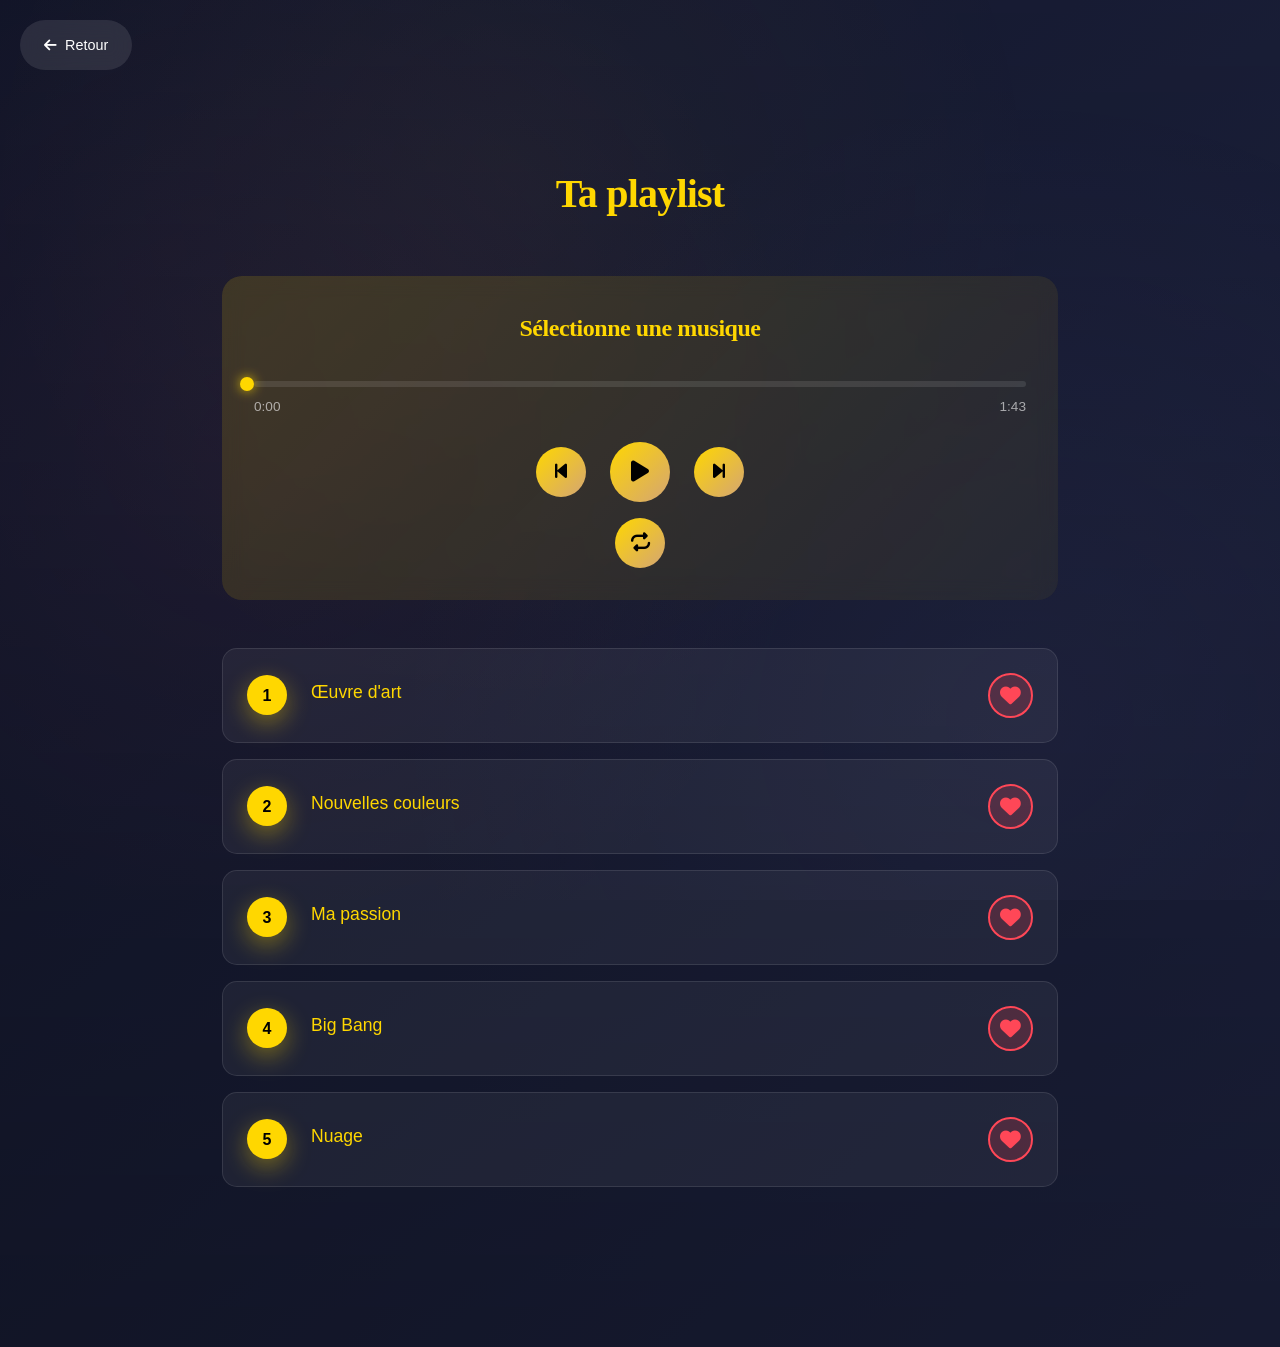
==== commit e596a0be: "Playlist : fichier audio unique pour un lecteur système permanent Le lecteur système disparaissait p" ====
--- a/playlist.html
+++ b/playlist.html
@@ -417,43 +417,41 @@
     </section>
 
     <!-- Audio element caché -->
-    <audio id="mainAudio" preload="auto"></audio>
+    <audio id="mainAudio" src="audio/playlist-complete.mp3" preload="auto"></audio>
 
     <script>
-        console.log('🎉 Joyeux Anniversaire Mélissa ! 🎂');
-        console.log('Ce site a été créé avec amour par Romain ❤️');
-
-        // Liste complète des musiques
+        console.log('%c🎉 Joyeux Anniversaire Mélissa ! 🎂', 'font-size: 24px; color: #d4a574; font-weight: bold;');
+        console.log('%cCe site a été créé avec amour par Romain ❤️', 'font-size: 14px; color: #667eea;');
+
+        // Les 5 musiques sont réunies dans UN SEUL fichier audio, dans cet ordre.
+        // Changer de musique consiste donc à se déplacer dans ce fichier, jamais
+        // à changer la source du lecteur : la lecture n'est ainsi jamais
+        // interrompue, et le lecteur du système (écran de verrouillage, barre de
+        // notifications) reste affiché tant que l'utilisateur n'a pas mis pause.
         const tracks = [
-            { id: 7, title: "Œuvre d'art", file: "audio/au-musee.mp3" },
-            { id: 8, title: "Nouvelles couleurs", file: "audio/nouvelles-couleurs.mp3" },
-            { id: 9, title: "Ma passion", file: "audio/ma-passion-v1.mp3" },
-            { id: 10, title: "Big Bang", file: "audio/big-bang.mp3" },
-            { id: 11, title: "Nuage", file: "audio/nuage.mp3" }
+            { id: 7,  title: "Œuvre d'art",         start: 0,       duration: 103.993 },
+            { id: 8,  title: "Nouvelles couleurs",  start: 103.993, duration: 98.353 },
+            { id: 9,  title: "Ma passion",          start: 202.346, duration: 104.320 },
+            { id: 10, title: "Big Bang",            start: 306.666, duration: 114.920 },
+            { id: 11, title: "Nuage",               start: 421.586, duration: 152.360 }
         ];
 
-        // Ordre de la playlist
-        const defaultOrder = [7, 8, 9, 10, 11];
+        // Marge prise avant la fin d'une musique pour enchaîner sans laisser
+        // entendre le début de la suivante dans le fichier
+        const LEAD = 0.35;
 
         // État de l'application
         let currentTrackIndex = 0;
         let isPlaying = false;
-        let repeatMode = 'all'; // 'all' (répéter toute la playlist) ou 'one' (répéter la musique en cours)
-
-        // Initialiser likedTracks : si localStorage existe, on vérifie que tous les IDs y sont
+        let hasStarted = false;
+        let repeatMode = 'all'; // 'all' (toute la playlist) ou 'one' (musique en cours)
+
+        // Musiques likées (toutes par défaut)
+        const allTrackIds = tracks.map(t => t.id);
         let likedTracks = JSON.parse(localStorage.getItem('likedTracks')) || [];
-        const allTrackIds = tracks.map(t => t.id);
-        
-        // Si likedTracks est vide ou ne contient pas tous les IDs, on ajoute les manquants
+        likedTracks = likedTracks.filter(id => allTrackIds.includes(id));
         if (likedTracks.length === 0) {
-            likedTracks = allTrackIds;
-        } else {
-            // Ajouter les nouveaux IDs qui ne sont pas encore dans likedTracks
-            allTrackIds.forEach(id => {
-                if (!likedTracks.includes(id)) {
-                    likedTracks.push(id);
-                }
-            });
+            likedTracks = allTrackIds.slice();
         }
         localStorage.setItem('likedTracks', JSON.stringify(likedTracks));
 
@@ -465,153 +463,119 @@
         const repeatBtn = document.getElementById('repeatBtn');
         const progressBar = document.getElementById('progressBar');
         const progressFill = document.getElementById('progressFill');
-        const currentTime = document.getElementById('currentTime');
-        const totalTime = document.getElementById('totalTime');
+        const currentTimeEl = document.getElementById('currentTime');
+        const totalTimeEl = document.getElementById('totalTime');
         const currentTrackTitle = document.getElementById('currentTrackTitle');
-        const currentTrackStatus = document.getElementById('currentTrackStatus');
         const playlistTracks = document.getElementById('playlistTracks');
 
-        // Obtenir les musiques dans l'ordre de la playlist
-        function getOrderedTracks() {
-            return defaultOrder.map(id => tracks.find(t => t.id === id)).filter(Boolean);
-        }
-
-        // Initialiser la playlist
+        function trackEnd(i) {
+            return tracks[i].start + tracks[i].duration;
+        }
+
+        function isLiked(i) {
+            return likedTracks.includes(tracks[i].id);
+        }
+
+        // Musique likée suivante (direction 1) ou précédente (-1), en sautant
+        // les musiques non likées
+        function getAdjacentIndex(direction) {
+            const total = tracks.length;
+            for (let step = 1; step <= total; step++) {
+                const i = (currentTrackIndex + direction * step + total * step) % total;
+                if (isLiked(i)) return i;
+            }
+            return -1;
+        }
+
+        function formatTime(seconds) {
+            if (isNaN(seconds) || seconds < 0) seconds = 0;
+            const mins = Math.floor(seconds / 60);
+            const secs = Math.floor(seconds % 60);
+            return `${mins}:${secs < 10 ? '0' : ''}${secs}`;
+        }
+
+        // Se déplacer dans le fichier, même si les métadonnées ne sont pas
+        // encore chargées au moment du clic
+        let pendingSeek = null;
+        function seekTo(time) {
+            if (audio.readyState > 0) {
+                audio.currentTime = time;
+            } else {
+                pendingSeek = time;
+            }
+        }
+
+        audio.addEventListener('loadedmetadata', () => {
+            if (pendingSeek !== null) {
+                audio.currentTime = pendingSeek;
+                pendingSeek = null;
+            }
+        });
+
+        // Construction de la liste
         function initPlaylist() {
             playlistTracks.innerHTML = '';
-            const orderedTracks = getOrderedTracks();
-            
-            orderedTracks.forEach((track, index) => {
-                const isLiked = likedTracks.includes(track.id);
-                const trackEl = document.createElement('div');
-                trackEl.className = `playlist-track ${!isLiked ? 'unliked' : ''}`;
-                trackEl.dataset.index = index;
-                trackEl.dataset.trackId = track.id;
-
-                trackEl.innerHTML = `
+            tracks.forEach((track, index) => {
+                const liked = isLiked(index);
+                const el = document.createElement('div');
+                el.className = 'playlist-track' + (liked ? '' : ' unliked');
+                el.dataset.index = index;
+                el.innerHTML = `
                     <div class="track-number">${index + 1}</div>
                     <div class="track-info-wrapper">
                         <div class="track-title-playlist">${track.title}</div>
                     </div>
-                    <button class="like-btn ${isLiked ? 'liked' : 'unliked'}" data-id="${track.id}">
+                    <button class="like-btn ${liked ? 'liked' : 'unliked'}" data-id="${track.id}">
                         <i class="fas fa-heart"></i>
                     </button>
                 `;
-                
-                // Click sur la musique pour la jouer
-                trackEl.addEventListener('click', (e) => {
-                    if (!e.target.closest('.like-btn')) {
-                        if (isLiked) {
-                            switchTrack(index);
-                        }
-                    }
+
+                el.addEventListener('click', (e) => {
+                    if (e.target.closest('.like-btn')) return;
+                    if (isLiked(index)) selectTrack(index);
                 });
 
-                // Click sur le bouton like
-                const likeBtn = trackEl.querySelector('.like-btn');
-                likeBtn.addEventListener('click', (e) => {
+                el.querySelector('.like-btn').addEventListener('click', (e) => {
                     e.stopPropagation();
                     toggleLike(track.id);
                 });
 
-                playlistTracks.appendChild(trackEl);
+                playlistTracks.appendChild(el);
             });
-        }
-
-        // Toggle like
+            updateActiveTrack();
+        }
+
         function toggleLike(trackId) {
-            const index = likedTracks.indexOf(trackId);
-            if (index > -1) {
-                likedTracks.splice(index, 1);
+            const pos = likedTracks.indexOf(trackId);
+            if (pos > -1) {
+                likedTracks.splice(pos, 1);
             } else {
                 likedTracks.push(trackId);
             }
             localStorage.setItem('likedTracks', JSON.stringify(likedTracks));
             initPlaylist();
-            updateActiveTrack();
-        }
-
-        // Index de la musique likée qui suit (ou précède) la position actuelle,
-        // en sautant les musiques non likées. Balayer à partir de la position
-        // courante plutôt que chercher celle-ci dans la liste des likées est
-        // indispensable : sinon, dès que la musique en cours est déslikée, la
-        // recherche échoue et l'enchaînement part au mauvais endroit.
-        function getAdjacentIndex(direction) {
-            const orderedTracks = getOrderedTracks();
-            const total = orderedTracks.length;
-            if (!total) return -1;
-
-            for (let step = 1; step <= total; step++) {
-                const i = (currentTrackIndex + direction * step + total * step) % total;
-                if (likedTracks.includes(orderedTracks[i].id)) return i;
-            }
-            return -1;
-        }
-
-        function getNextIndex() {
-            return getAdjacentIndex(1);
-        }
-
-        // Mise en cache HTTP de toutes les musiques dès l'ouverture de la page.
-        // Les fichiers sont servis avec un cache longue durée (voir _headers),
-        // donc une fois téléchargés ici, chaque changement de piste se fait
-        // depuis le cache du navigateur, sans accès réseau — indispensable
-        // écran verrouillé, où le système bride le réseau.
-        // Volontairement PAS de blob: URL : sur iOS, une source blob prive le
-        // lecteur du contrôle système (écran de verrouillage) et fait couper
-        // la lecture en arrière-plan.
-        function preloadAllTracks() {
-            tracks.forEach(track => {
-                fetch(track.file, { cache: 'force-cache' }).catch(() => {});
+        }
+
+        function updateActiveTrack() {
+            document.querySelectorAll('.playlist-track').forEach((el, index) => {
+                el.classList.toggle('active', hasStarted && index === currentTrackIndex);
             });
         }
 
-        // Basculer vers une autre musique, de façon SYNCHRONE : play() doit
-        // rester dans le geste utilisateur, sans quoi iOS n'enregistre pas le
-        // lecteur système et coupe la lecture en écran verrouillé. Les
-        // musiques étant préchargées en mémoire et le lecteur mis en pause
-        // avant le changement de source, la transition est instantanée et
-        // sans bruit
-        function switchTrack(index) {
-            currentTrackIndex = index;
-            if (!audio.paused && !audio.ended) {
-                audio.pause();
-            }
-            loadTrack();
-            play();
-        }
-
-        // Charger une musique
-        function loadTrack() {
-            const orderedTracks = getOrderedTracks();
-            const track = orderedTracks[currentTrackIndex];
-            if (!track) return;
-
-            // Ici la piste est soit déjà en pause (bascule manuelle, après le
-            // court silence), soit terminée (enchaînement automatique) : un
-            // simple changement de source suffit, et ne pas toucher au lecteur
-            // préserve la session audio quand l'écran est verrouillé
-            audio.src = track.file;
-            progressFill.style.width = '0%';
-            currentTime.textContent = '0:00';
-            totalTime.textContent = '0:00';
-            currentTrackTitle.textContent = track.title;
+        function updateTrackUI() {
+            const track = tracks[currentTrackIndex];
+            currentTrackTitle.textContent = hasStarted ? track.title : 'Sélectionne une musique';
+            totalTimeEl.textContent = formatTime(track.duration);
             updateActiveTrack();
             updateMediaSession();
         }
 
-        // Mettre à jour la musique active
-        function updateActiveTrack() {
-            document.querySelectorAll('.playlist-track').forEach((el, index) => {
-                el.classList.toggle('active', index === currentTrackIndex);
-            });
-        }
-
-        // Play
+        // Lecture / pause : le lecteur n'est jamais rechargé, seulement mis en
+        // pause par l'utilisateur
         function play() {
+            hasStarted = true;
             const playPromise = audio.play();
             if (playPromise !== undefined) {
-                // Ignorer l'interruption si une autre musique est chargée entre-temps
                 playPromise.catch(() => {});
             }
             isPlaying = true;
@@ -621,7 +585,6 @@
             }
         }
 
-        // Pause
         function pause() {
             audio.pause();
             isPlaying = false;
@@ -631,68 +594,150 @@
             }
         }
 
-        // Next track
+        function selectTrack(index) {
+            currentTrackIndex = index;
+            hasStarted = true;
+            seekTo(tracks[index].start);
+            updateTrackUI();
+            play();
+        }
+
         function nextTrack() {
-            const nextIndex = getNextIndex();
-            if (nextIndex === -1) return;
-            switchTrack(nextIndex);
-        }
-
-        // Previous track
+            const i = getAdjacentIndex(1);
+            if (i === -1) return;
+            selectTrack(i);
+        }
+
         function prevTrack() {
-            const prevIndex = getAdjacentIndex(-1);
-            if (prevIndex === -1) return;
-            switchTrack(prevIndex);
-        }
-
-        // Format time
-        function formatTime(seconds) {
-            const mins = Math.floor(seconds / 60);
-            const secs = Math.floor(seconds % 60);
-            return `${mins}:${secs < 10 ? '0' : ''}${secs}`;
-        }
-
-        // Media Session API pour les contrôles sur écran de verrouillage
+            const i = getAdjacentIndex(-1);
+            if (i === -1) return;
+            selectTrack(i);
+        }
+
+        // Contrôles du système (écran de verrouillage / barre de notifications)
+        let lastPositionUpdate = 0;
         function updateMediaSession() {
+            if (!('mediaSession' in navigator)) return;
+            const track = tracks[currentTrackIndex];
+
+            navigator.mediaSession.metadata = new MediaMetadata({
+                title: track.title,
+                artist: 'Romain',
+                album: 'Playlist pour Mélissa',
+                artwork: [
+                    { src: 'artwork-192.png', sizes: '192x192', type: 'image/png' },
+                    { src: 'artwork-512.png', sizes: '512x512', type: 'image/png' }
+                ]
+            });
+
+            navigator.mediaSession.setActionHandler('play', () => play());
+            navigator.mediaSession.setActionHandler('pause', () => pause());
+            navigator.mediaSession.setActionHandler('previoustrack', prevTrack);
+            navigator.mediaSession.setActionHandler('nexttrack', nextTrack);
+            updatePositionState();
+        }
+
+        function updatePositionState() {
+            if (!('mediaSession' in navigator) || !navigator.mediaSession.setPositionState) return;
+            const track = tracks[currentTrackIndex];
+            const position = Math.min(Math.max(audio.currentTime - track.start, 0), track.duration);
+            try {
+                navigator.mediaSession.setPositionState({
+                    duration: track.duration,
+                    position: position,
+                    playbackRate: audio.playbackRate || 1
+                });
+            } catch (e) {}
+        }
+
+        // Suivi de la lecture et passage d'une musique à l'autre
+        audio.addEventListener('timeupdate', () => {
+            const t = audio.currentTime;
+            const track = tracks[currentTrackIndex];
+            const end = trackEnd(currentTrackIndex);
+
+            if (repeatMode === 'one') {
+                if (t >= end - LEAD) {
+                    seekTo(track.start);
+                    return;
+                }
+            } else if (t >= end - LEAD) {
+                const next = getAdjacentIndex(1);
+                if (next === -1) {
+                    pause();
+                    return;
+                }
+                if (next === currentTrackIndex + 1) {
+                    // Musique suivante contiguë dans le fichier : la lecture
+                    // continue d'elle-même, sans le moindre saut
+                    if (t >= end) {
+                        currentTrackIndex = next;
+                        updateTrackUI();
+                    }
+                } else {
+                    currentTrackIndex = next;
+                    seekTo(tracks[next].start);
+                    updateTrackUI();
+                    return;
+                }
+            }
+
+            const elapsed = Math.min(Math.max(t - tracks[currentTrackIndex].start, 0), tracks[currentTrackIndex].duration);
+            progressFill.style.width = (elapsed / tracks[currentTrackIndex].duration * 100) + '%';
+            currentTimeEl.textContent = formatTime(elapsed);
+            totalTimeEl.textContent = formatTime(tracks[currentTrackIndex].duration);
+
+            const now = Date.now();
+            if (now - lastPositionUpdate > 1000) {
+                lastPositionUpdate = now;
+                updatePositionState();
+            }
+        });
+
+        // Sécurité : fin du fichier complet (ne devrait pas être atteinte)
+        audio.addEventListener('ended', () => {
+            const i = getAdjacentIndex(1);
+            if (i === -1) {
+                pause();
+                return;
+            }
+            currentTrackIndex = i;
+            seekTo(tracks[i].start);
+            updateTrackUI();
+            play();
+        });
+
+        // Si le chargement échoue, réessayer une fois plutôt que de s'arrêter
+        let retried = false;
+        audio.addEventListener('error', () => {
+            if (retried || !isPlaying) return;
+            retried = true;
+            const position = audio.currentTime;
+            audio.load();
+            seekTo(position);
+            audio.play().catch(() => {});
+        });
+        audio.addEventListener('playing', () => {
+            retried = false;
             if ('mediaSession' in navigator) {
-                const orderedTracks = getOrderedTracks();
-                const track = orderedTracks[currentTrackIndex];
-                if (!track) return;
-                
-                navigator.mediaSession.metadata = new MediaMetadata({
-                    title: track.title,
-                    artist: 'Romain',
-                    album: 'Playlist pour Mélissa',
-                    artwork: [
-                        { src: 'artwork-192.png', sizes: '192x192', type: 'image/png' },
-                        { src: 'artwork-512.png', sizes: '512x512', type: 'image/png' }
-                    ]
-                });
-
-                navigator.mediaSession.setActionHandler('play', play);
-                navigator.mediaSession.setActionHandler('pause', pause);
-                navigator.mediaSession.setActionHandler('previoustrack', prevTrack);
-                navigator.mediaSession.setActionHandler('nexttrack', nextTrack);
-            }
-        }
-
-        // Event listeners
+                navigator.mediaSession.playbackState = 'playing';
+            }
+            updateMediaSession();
+        });
+
+        // Boutons
         playBtn.addEventListener('click', () => {
             if (isPlaying) {
                 pause();
-            } else {
-                const orderedTracks = getOrderedTracks();
-                const current = orderedTracks[currentTrackIndex];
-                // Repartir sur la première musique likée si rien n'est chargé
-                // ou si la musique en cours vient d'être déslikée
-                if (!audio.src || !current || !likedTracks.includes(current.id)) {
-                    const firstLiked = orderedTracks.findIndex(t => likedTracks.includes(t.id));
-                    if (firstLiked === -1) return;
-                    currentTrackIndex = firstLiked;
-                    loadTrack();
-                }
-                play();
-            }
+                return;
+            }
+            if (!hasStarted || !isLiked(currentTrackIndex)) {
+                const first = tracks.findIndex((t, i) => isLiked(i));
+                if (first === -1) return;
+                selectTrack(first);
+                return;
+            }
+            play();
         });
 
         prevBtn.addEventListener('click', prevTrack);
@@ -703,131 +748,56 @@
             repeatBtn.classList.toggle('repeat-one', repeatMode === 'one');
         });
 
-        audio.addEventListener('timeupdate', () => {
-            if (audio.duration) {
-                const progress = (audio.currentTime / audio.duration) * 100;
-                progressFill.style.width = progress + '%';
-                currentTime.textContent = formatTime(audio.currentTime);
-                totalTime.textContent = formatTime(audio.duration);
-            }
+        // Barre de progression : déplacement à l'intérieur de la musique en cours
+        function seekFromPointer(clientX) {
+            const rect = progressBar.getBoundingClientRect();
+            let percent = (clientX - rect.left) / rect.width;
+            percent = Math.max(0, Math.min(1, percent));
+            const track = tracks[currentTrackIndex];
+            seekTo(track.start + percent * track.duration);
+            updatePositionState();
+        }
+
+        let isDragging = false;
+
+        progressBar.addEventListener('click', (e) => {
+            if (!hasStarted) return;
+            seekFromPointer(e.clientX);
         });
 
-        audio.addEventListener('ended', () => {
-            if (repeatMode === 'one') {
-                audio.currentTime = 0;
-                play();
-            } else {
-                nextTrack();
-            }
-        });
-
-        // Filet de sécurité : si un démarrage a échoué faute de données
-        // (réseau bridé écran verrouillé), relancer dès qu'elles arrivent
-        audio.addEventListener('canplay', () => {
-            if (isPlaying && audio.paused) {
-                audio.play().catch(() => {});
-            }
-        });
-
-        // (Ré)affirmer le lecteur système à chaque démarrage effectif :
-        // certaines plateformes ignorent les métadonnées posées avant play()
-        audio.addEventListener('playing', () => {
-            updateMediaSession();
-            if ('mediaSession' in navigator) {
-                navigator.mediaSession.playbackState = 'playing';
-            }
-        });
-
-        // Si le chargement d'une piste échoue, réessayer une fois plutôt que
-        // de laisser la lecture s'arrêter
-        let retriedTrack = null;
-        audio.addEventListener('error', () => {
-            const track = getOrderedTracks()[currentTrackIndex];
-            if (!track || !isPlaying || retriedTrack === track.id) return;
-            retriedTrack = track.id;
-            audio.src = track.file;
-            audio.play().catch(() => {});
-        });
-        audio.addEventListener('playing', () => { retriedTrack = null; });
-
-        // Click direct sur la timeline
-        progressBar.addEventListener('click', (e) => {
-            const rect = progressBar.getBoundingClientRect();
-            const percent = (e.clientX - rect.left) / rect.width;
-            audio.currentTime = percent * audio.duration;
-        });
-
-        // Variables pour le drag & drop
-        let isDragging = false;
-        let wasPlaying = false;
-        
-        // Fonction pour mettre à jour la position
-        const updateProgress = (e) => {
-            const rect = progressBar.getBoundingClientRect();
-            let percent = (e.clientX - rect.left) / rect.width;
-            percent = Math.max(0, Math.min(1, percent)); // Limiter entre 0 et 1
-            audio.currentTime = percent * audio.duration;
-        };
-        
-        // Fonction pour démarrer le drag (souris et tactile)
         const startDrag = (e) => {
+            if (!hasStarted) return;
             isDragging = true;
-            wasPlaying = !audio.paused;
-            
-            // Mettre en pause pendant le drag
-            if (wasPlaying) {
-                audio.pause();
-            }
-            
             progressBar.classList.add('dragging');
             progressFill.classList.add('dragging');
-            
-            // Support tactile
-            const clientX = e.touches ? e.touches[0].clientX : e.clientX;
-            updateProgress({ clientX });
-            
+            seekFromPointer(e.touches ? e.touches[0].clientX : e.clientX);
             e.preventDefault();
         };
-        
-        // Fonction pour gérer le mouvement
+
         const onDrag = (e) => {
             if (!isDragging) return;
-            
-            const clientX = e.touches ? e.touches[0].clientX : e.clientX;
-            updateProgress({ clientX });
-            
+            seekFromPointer(e.touches ? e.touches[0].clientX : e.clientX);
             e.preventDefault();
         };
-        
-        // Fonction pour terminer le drag
+
         const endDrag = (e) => {
             if (!isDragging) return;
-            
             isDragging = false;
             progressBar.classList.remove('dragging');
             progressFill.classList.remove('dragging');
-            
-            // Reprendre la lecture si elle était en cours
-            if (wasPlaying) {
-                audio.play();
-            }
-            
             e.preventDefault();
         };
-        
-        // Events souris
+
         progressBar.addEventListener('mousedown', startDrag);
         document.addEventListener('mousemove', onDrag);
         document.addEventListener('mouseup', endDrag);
-        
-        // Events tactiles (mobile)
         progressBar.addEventListener('touchstart', startDrag, { passive: false });
         document.addEventListener('touchmove', onDrag, { passive: false });
         document.addEventListener('touchend', endDrag, { passive: false });
 
-        // Initialiser
+        // Initialisation
         initPlaylist();
-        preloadAllTracks();
+        updateTrackUI();
     </script>
 </body>
 </html>
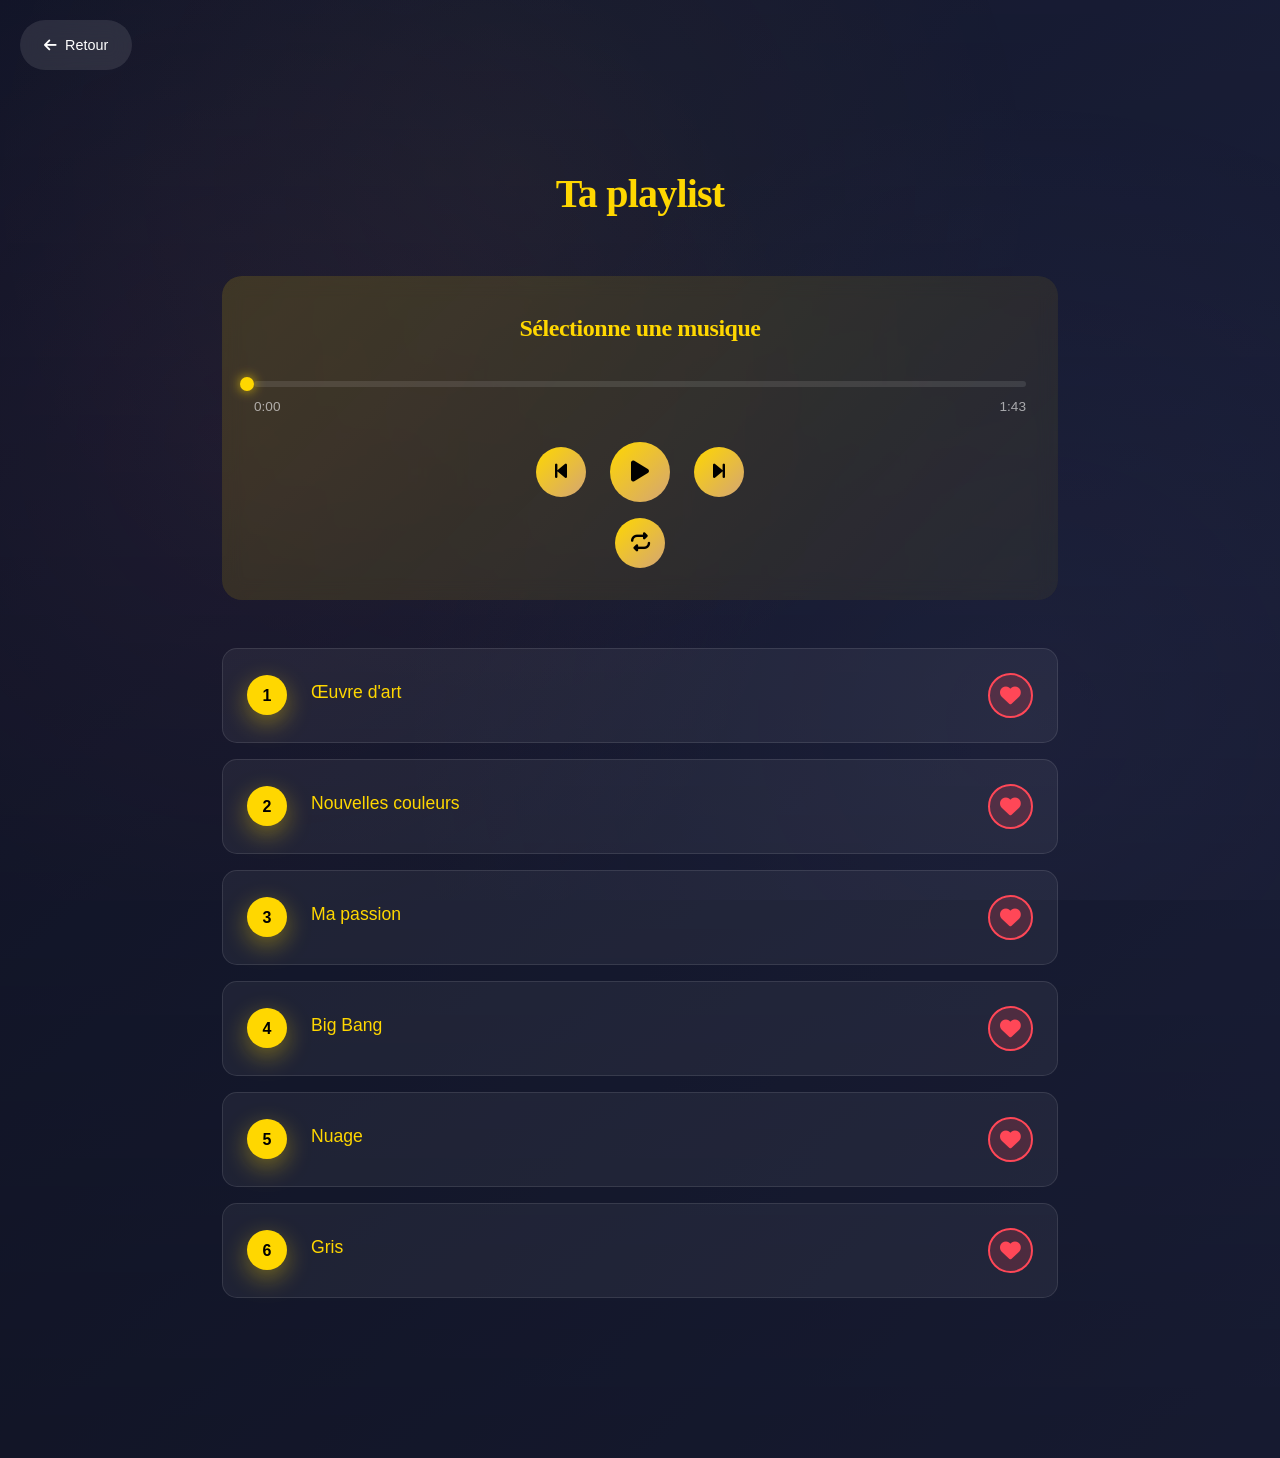
==== commit 131d62b7: "Ajoute Gris en dernière position de la playlist continue Conserve le lecteur audio unique et les com" ====
--- a/playlist.html
+++ b/playlist.html
@@ -4,7 +4,7 @@
     <meta charset="UTF-8">
     <meta name="viewport" content="width=device-width, initial-scale=1.0">
     <title>Playlist - Mélissa 18 ans</title>
-    <meta name="description" content="Ta playlist personnalisée : 5 musiques originales à découvrir. Like tes préférées et profite de la musique.">
+    <meta name="description" content="Ta playlist personnalisée : 6 musiques originales à découvrir. Like tes préférées et profite de la musique.">
     
     <!-- Favicon -->
     <link rel="icon" type="image/png" href="favicon.png">
@@ -417,13 +417,13 @@
     </section>
 
     <!-- Audio element caché -->
-    <audio id="mainAudio" src="audio/playlist-complete.mp3" preload="auto"></audio>
+    <audio id="mainAudio" src="audio/playlist-v3.mp3" preload="auto"></audio>
 
     <script>
         console.log('%c🎉 Joyeux Anniversaire Mélissa ! 🎂', 'font-size: 24px; color: #d4a574; font-weight: bold;');
         console.log('%cCe site a été créé avec amour par Romain ❤️', 'font-size: 14px; color: #667eea;');
 
-        // Les 5 musiques sont réunies dans UN SEUL fichier audio, dans cet ordre.
+        // Les 6 musiques sont réunies dans UN SEUL fichier audio, dans cet ordre.
         // Changer de musique consiste donc à se déplacer dans ce fichier, jamais
         // à changer la source du lecteur : la lecture n'est ainsi jamais
         // interrompue, et le lecteur du système (écran de verrouillage, barre de
@@ -433,7 +433,8 @@
             { id: 8,  title: "Nouvelles couleurs",  start: 103.993, duration: 98.353 },
             { id: 9,  title: "Ma passion",          start: 202.346, duration: 104.320 },
             { id: 10, title: "Big Bang",            start: 306.666, duration: 114.920 },
-            { id: 11, title: "Nuage",               start: 421.586, duration: 152.360 }
+            { id: 11, title: "Nuage",               start: 421.586, duration: 152.2655625 },
+            { id: 12, title: "Gris",                start: 573.8515625, duration: 156.52620833333333 }
         ];
 
         // Marge prise avant la fin d'une musique pour enchaîner sans laisser
@@ -452,6 +453,10 @@
         likedTracks = likedTracks.filter(id => allTrackIds.includes(id));
         if (likedTracks.length === 0) {
             likedTracks = allTrackIds.slice();
+        }
+        if (!localStorage.getItem('playlistGrisAdded')) {
+            if (!likedTracks.includes(12)) likedTracks.push(12);
+            localStorage.setItem('playlistGrisAdded', 'true');
         }
         localStorage.setItem('likedTracks', JSON.stringify(likedTracks));
 
